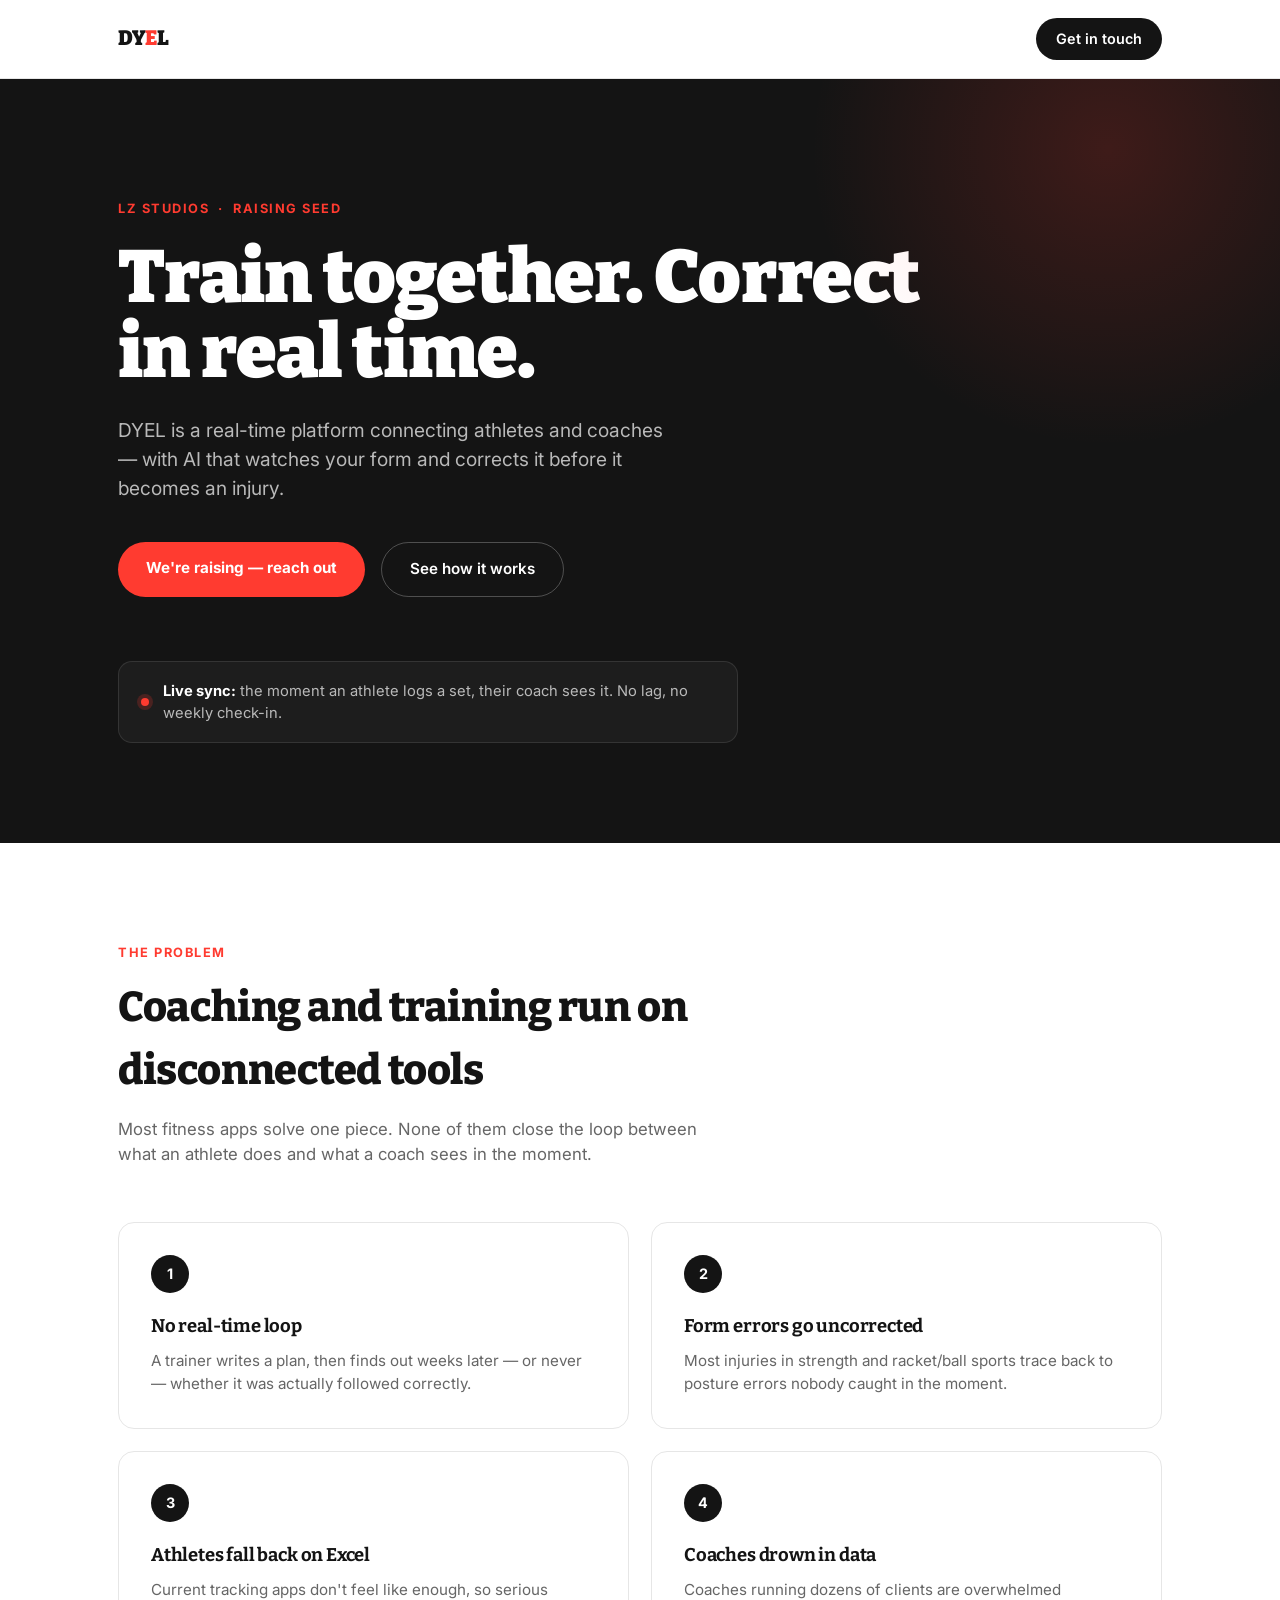
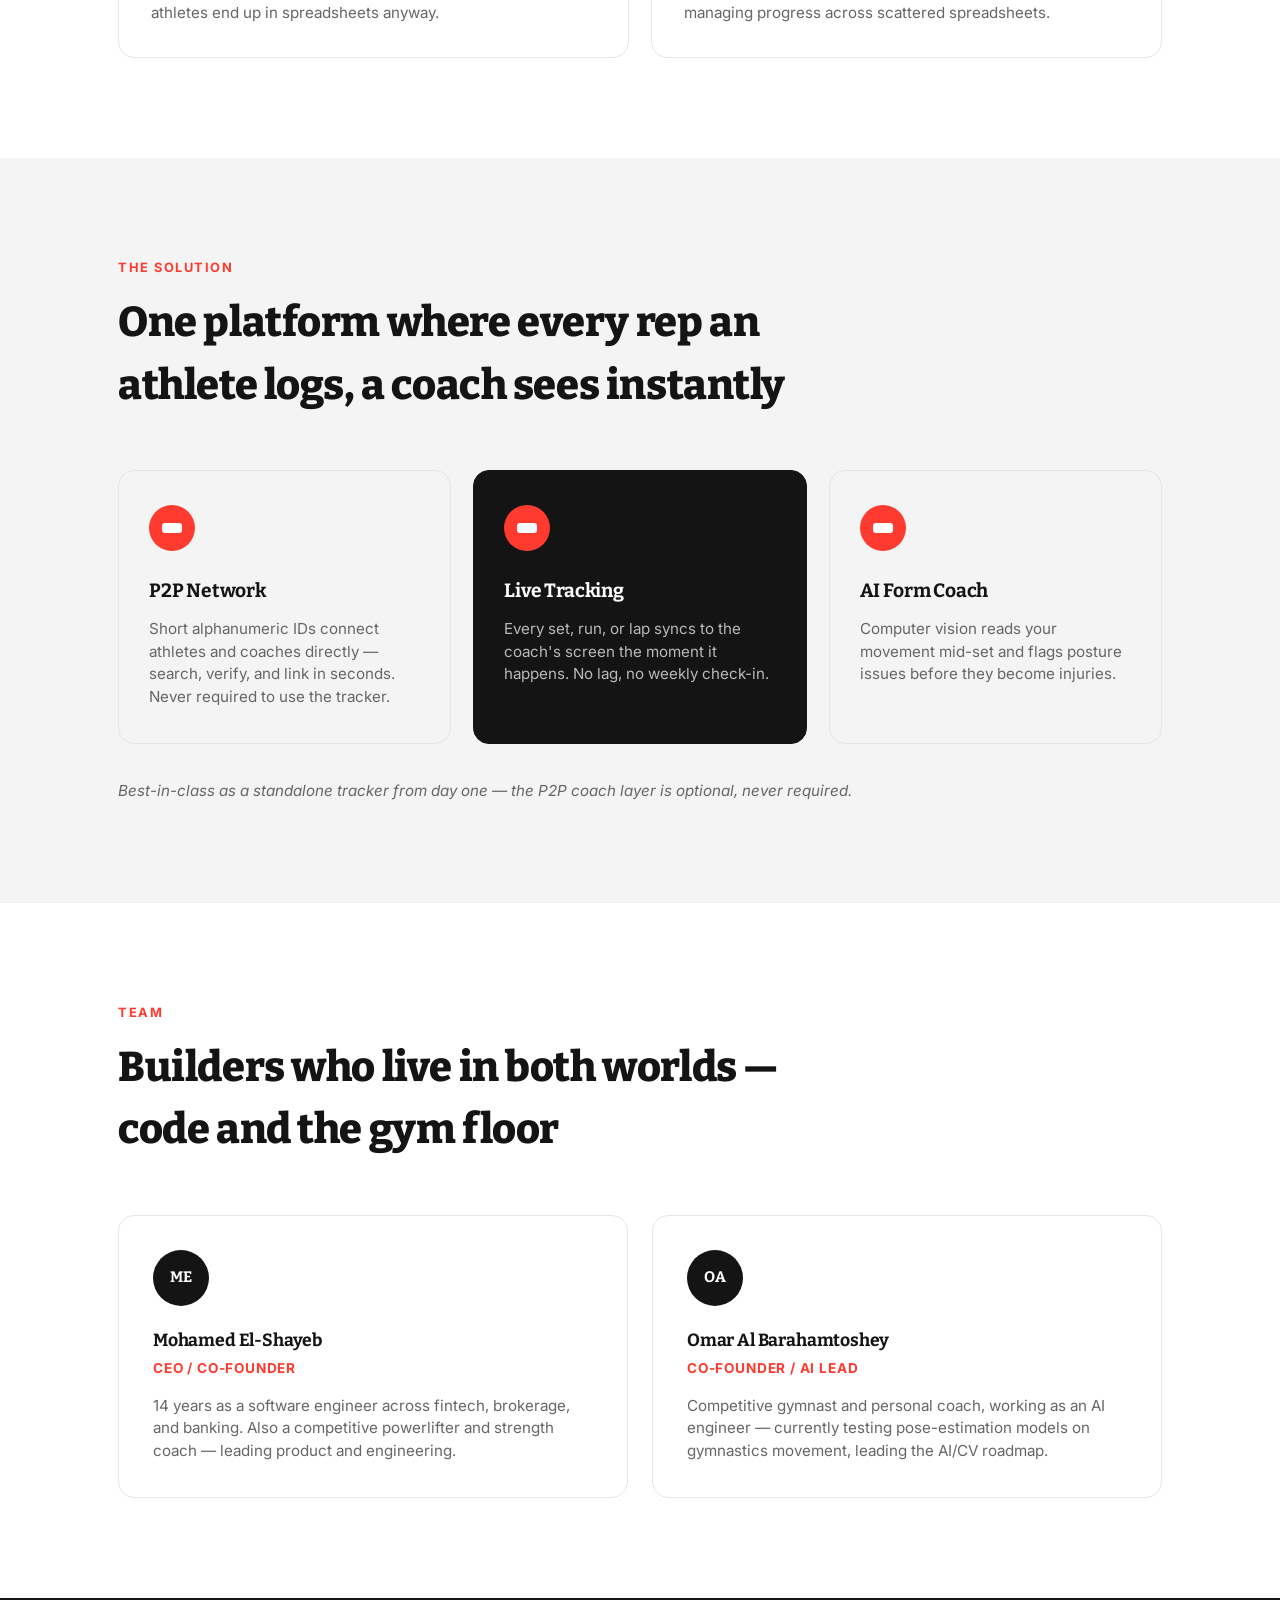
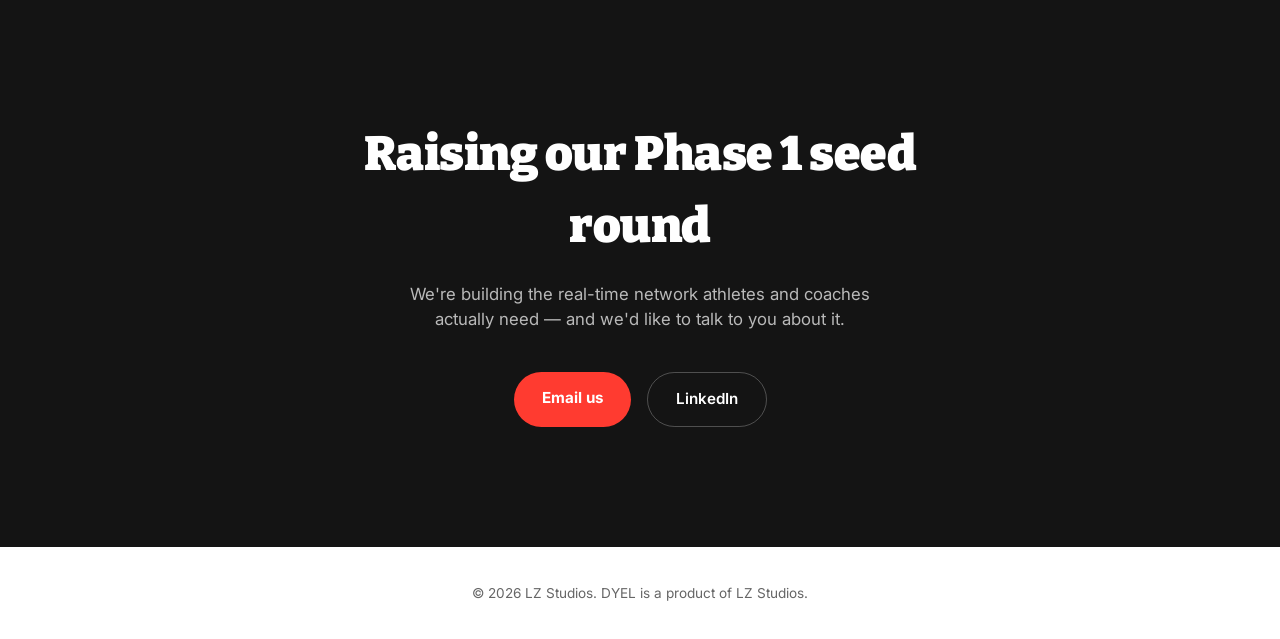
==== index.html @ 442d79a2 "Add files via upload" ====
<!DOCTYPE html>
<html lang="en">
<head>
<meta charset="UTF-8">
<meta name="viewport" content="width=device-width, initial-scale=1.0">
<title>DYEL — Real-time AI coaching for athletes and coaches</title>
<meta name="description" content="DYEL is a real-time platform connecting athletes and coaches, with AI that watches your form and corrects it before it becomes an injury.">
<link rel="preconnect" href="https://fonts.googleapis.com">
<link rel="preconnect" href="https://fonts.gstatic.com" crossorigin>
<link href="https://fonts.googleapis.com/css2?family=Bitter:wght@400;600;800;900&family=Inter:wght@400;500;600;700&display=swap" rel="stylesheet">
<style>
  :root{
    --ink:#141414;
    --paper:#FFFFFF;
    --card:#F4F4F4;
    --muted:#666666;
    --muted-l:#B9B9B9;
    --line:#E6E6E6;
    --accent:#FF3B30;
  }
  *{box-sizing:border-box; margin:0; padding:0;}
  html{scroll-behavior:smooth;}
  body{
    font-family:'Inter',sans-serif;
    color:var(--ink);
    background:var(--paper);
    line-height:1.5;
    -webkit-font-smoothing:antialiased;
  }
  h1,h2,h3{font-family:'Bitter',serif; letter-spacing:-0.01em;}
  a{color:inherit;}
  .wrap{max-width:1100px; margin:0 auto; padding:0 28px;}
  :focus-visible{outline:3px solid var(--accent); outline-offset:3px;}

  /* NAV */
  nav{
    position:sticky; top:0; z-index:50;
    background:rgba(255,255,255,0.9); backdrop-filter:blur(8px);
    border-bottom:1px solid var(--line);
  }
  nav .wrap{display:flex; align-items:center; justify-content:space-between; padding-top:18px; padding-bottom:18px;}
  .brand{font-family:'Bitter',serif; font-weight:900; font-size:1.3rem; letter-spacing:-0.02em;}
  .brand span{color:var(--accent);}
  .nav-cta{
    background:var(--ink); color:#fff; text-decoration:none;
    padding:10px 20px; border-radius:100px; font-size:0.9rem; font-weight:600;
    transition:transform .15s ease, background .15s ease;
  }
  .nav-cta:hover{background:var(--accent); transform:translateY(-1px);}

  /* HERO */
  header.hero{
    background:var(--ink); color:#fff;
    padding:120px 0 100px;
    position:relative; overflow:hidden;
  }
  header.hero::before{
    content:"";
    position:absolute; right:-10%; top:-30%;
    width:600px; height:600px; border-radius:50%;
    background:radial-gradient(circle, rgba(255,59,48,0.18), transparent 70%);
  }
  .eyebrow{
    font-size:0.8rem; font-weight:700; letter-spacing:0.12em; text-transform:uppercase;
    color:var(--accent); margin-bottom:22px; display:block;
  }
  header.hero h1{
    font-size:clamp(2.6rem, 6vw, 4.6rem); font-weight:900; line-height:1.02;
    max-width:820px; margin-bottom:26px;
  }
  header.hero .lede{
    font-size:1.2rem; color:var(--muted-l); max-width:560px; margin-bottom:40px;
    font-weight:400;
  }
  .hero-actions{display:flex; gap:16px; flex-wrap:wrap;}
  .btn-primary{
    background:var(--accent); color:#fff; text-decoration:none;
    padding:15px 28px; border-radius:100px; font-weight:700; font-size:0.95rem;
    display:inline-block; transition:transform .15s ease, box-shadow .15s ease;
  }
  .btn-primary:hover{transform:translateY(-2px); box-shadow:0 8px 24px rgba(255,59,48,0.35);}
  .btn-ghost{
    border:1px solid rgba(255,255,255,0.25); color:#fff; text-decoration:none;
    padding:15px 28px; border-radius:100px; font-weight:600; font-size:0.95rem;
    display:inline-block; transition:border-color .15s ease, background .15s ease;
  }
  .btn-ghost:hover{border-color:#fff; background:rgba(255,255,255,0.06);}

  .sync-strip{
    display:flex; align-items:center; gap:14px; margin-top:64px;
    padding:18px 22px; background:rgba(255,255,255,0.04);
    border:1px solid rgba(255,255,255,0.1); border-radius:14px; max-width:620px;
  }
  .sync-dot{width:8px; height:8px; border-radius:50%; background:var(--accent); flex-shrink:0;
    box-shadow:0 0 0 4px rgba(255,59,48,0.2);}
  .sync-strip p{font-size:0.92rem; color:var(--muted-l);}
  .sync-strip b{color:#fff;}

  /* SECTION HEADER */
  .section{padding:100px 0;}
  .section-alt{background:var(--card);}
  .sec-eyebrow{font-size:0.8rem; font-weight:700; letter-spacing:0.12em; text-transform:uppercase; color:var(--accent); display:block; margin-bottom:14px;}
  .sec-title{font-size:clamp(1.8rem, 3.4vw, 2.6rem); font-weight:800; max-width:680px; margin-bottom:16px;}
  .sec-lede{color:var(--muted); max-width:620px; font-size:1.05rem;}

  /* PROBLEM GRID */
  .grid-4{display:grid; grid-template-columns:repeat(2,1fr); gap:22px; margin-top:54px;}
  .p-card{background:#fff; border:1px solid var(--line); border-radius:16px; padding:32px;}
  .p-card .num{
    display:inline-flex; align-items:center; justify-content:center;
    width:38px; height:38px; border-radius:50%; background:var(--ink); color:#fff;
    font-weight:700; font-size:0.9rem; margin-bottom:20px;
  }
  .p-card h3{font-size:1.15rem; font-weight:700; margin-bottom:10px;}
  .p-card p{color:var(--muted); font-size:0.95rem;}

  /* PILLARS */
  .pillars{display:grid; grid-template-columns:repeat(3,1fr); gap:22px; margin-top:54px;}
  .pillar{border-radius:16px; padding:34px 30px; border:1px solid var(--line);}
  .pillar.hi{background:var(--ink); color:#fff; border-color:var(--ink);}
  .pillar-icon{width:46px; height:46px; border-radius:50%; background:var(--accent); margin-bottom:26px;
    display:flex; align-items:center; justify-content:center;}
  .pillar-icon .bar{width:20px; height:10px; background:#fff; border-radius:3px;}
  .pillar h3{font-size:1.2rem; font-weight:700; margin-bottom:12px;}
  .pillar p{font-size:0.95rem; color:var(--muted);}
  .pillar.hi p{color:var(--muted-l);}
  .foot-note{margin-top:36px; color:var(--muted); font-style:italic; font-size:0.95rem;}

  /* TEAM */
  .team-grid{display:grid; grid-template-columns:repeat(2,1fr); gap:24px; margin-top:54px;}
  .t-card{background:#fff; border:1px solid var(--line); border-radius:16px; padding:34px;}
  .t-avatar{
    width:56px; height:56px; border-radius:50%; background:var(--ink); color:#fff;
    display:flex; align-items:center; justify-content:center; font-weight:700; font-family:'Bitter',serif;
    margin-bottom:22px; font-size:0.95rem;
  }
  .t-card h3{font-size:1.1rem; font-weight:700; margin-bottom:4px;}
  .t-role{color:var(--accent); font-size:0.85rem; font-weight:700; text-transform:uppercase; letter-spacing:0.06em; margin-bottom:16px; display:block;}
  .t-card p{color:var(--muted); font-size:0.95rem;}

  /* CTA / CONTACT */
  .cta-section{background:var(--ink); color:#fff; padding:120px 0; text-align:center;}
  .cta-section h2{font-size:clamp(2rem,4.4vw,3rem); font-weight:900; max-width:700px; margin:0 auto 20px;}
  .cta-section p{color:var(--muted-l); font-size:1.05rem; max-width:520px; margin:0 auto 40px;}
  .cta-row{display:flex; gap:16px; justify-content:center; flex-wrap:wrap;}

  footer{padding:36px 0; text-align:center; color:var(--muted); font-size:0.85rem;}

  @media (max-width:760px){
    .grid-4, .pillars, .team-grid{grid-template-columns:1fr;}
    header.hero{padding:90px 0 70px;}
    .section{padding:70px 0;}
  }

  @media (prefers-reduced-motion:reduce){
    html{scroll-behavior:auto;}
    *{transition:none !important;}
  }
</style>
</head>
<body>

<nav>
  <div class="wrap">
    <div class="brand">DY<span>E</span>L</div>
    <a class="nav-cta" href="#contact">Get in touch</a>
  </div>
</nav>

<header class="hero">
  <div class="wrap">
    <span class="eyebrow">LZ Studios &nbsp;·&nbsp; Raising Seed</span>
    <h1>Train together. Correct in real time.</h1>
    <p class="lede">DYEL is a real-time platform connecting athletes and coaches — with AI that watches your form and corrects it before it becomes an injury.</p>
    <div class="hero-actions">
      <a class="btn-primary" href="#contact">We're raising — reach out</a>
      <a class="btn-ghost" href="#product">See how it works</a>
    </div>
    <div class="sync-strip">
      <span class="sync-dot"></span>
      <p><b>Live sync:</b> the moment an athlete logs a set, their coach sees it. No lag, no weekly check-in.</p>
    </div>
  </div>
</header>

<section class="section" id="problem">
  <div class="wrap">
    <span class="sec-eyebrow">The Problem</span>
    <h2 class="sec-title">Coaching and training run on disconnected tools</h2>
    <p class="sec-lede">Most fitness apps solve one piece. None of them close the loop between what an athlete does and what a coach sees in the moment.</p>
    <div class="grid-4">
      <div class="p-card">
        <span class="num">1</span>
        <h3>No real-time loop</h3>
        <p>A trainer writes a plan, then finds out weeks later — or never — whether it was actually followed correctly.</p>
      </div>
      <div class="p-card">
        <span class="num">2</span>
        <h3>Form errors go uncorrected</h3>
        <p>Most injuries in strength and racket/ball sports trace back to posture errors nobody caught in the moment.</p>
      </div>
      <div class="p-card">
        <span class="num">3</span>
        <h3>Athletes fall back on Excel</h3>
        <p>Current tracking apps don't feel like enough, so serious athletes end up in spreadsheets anyway.</p>
      </div>
      <div class="p-card">
        <span class="num">4</span>
        <h3>Coaches drown in data</h3>
        <p>Coaches running dozens of clients are overwhelmed managing progress across scattered spreadsheets.</p>
      </div>
    </div>
  </div>
</section>

<section class="section section-alt" id="product">
  <div class="wrap">
    <span class="sec-eyebrow">The Solution</span>
    <h2 class="sec-title">One platform where every rep an athlete logs, a coach sees instantly</h2>
    <div class="pillars">
      <div class="pillar">
        <div class="pillar-icon"><div class="bar"></div></div>
        <h3>P2P Network</h3>
        <p>Short alphanumeric IDs connect athletes and coaches directly — search, verify, and link in seconds. Never required to use the tracker.</p>
      </div>
      <div class="pillar hi">
        <div class="pillar-icon"><div class="bar"></div></div>
        <h3>Live Tracking</h3>
        <p>Every set, run, or lap syncs to the coach's screen the moment it happens. No lag, no weekly check-in.</p>
      </div>
      <div class="pillar">
        <div class="pillar-icon"><div class="bar"></div></div>
        <h3>AI Form Coach</h3>
        <p>Computer vision reads your movement mid-set and flags posture issues before they become injuries.</p>
      </div>
    </div>
    <p class="foot-note">Best-in-class as a standalone tracker from day one — the P2P coach layer is optional, never required.</p>
  </div>
</section>

<section class="section" id="team">
  <div class="wrap">
    <span class="sec-eyebrow">Team</span>
    <h2 class="sec-title">Builders who live in both worlds — code and the gym floor</h2>
    <div class="team-grid">
      <div class="t-card">
        <div class="t-avatar">ME</div>
        <h3>Mohamed El-Shayeb</h3>
        <span class="t-role">CEO / Co-Founder</span>
        <p>14 years as a software engineer across fintech, brokerage, and banking. Also a competitive powerlifter and strength coach — leading product and engineering.</p>
      </div>
      <div class="t-card">
        <div class="t-avatar">OA</div>
        <h3>Omar Al Barahamtoshey</h3>
        <span class="t-role">Co-Founder / AI Lead</span>
        <p>Competitive gymnast and personal coach, working as an AI engineer — currently testing pose-estimation models on gymnastics movement, leading the AI/CV roadmap.</p>
      </div>
    </div>
  </div>
</section>

<section class="cta-section" id="contact">
  <div class="wrap">
    <h2>Raising our Phase 1 seed round</h2>
    <p>We're building the real-time network athletes and coaches actually need — and we'd like to talk to you about it.</p>
    <div class="cta-row">
      <a class="btn-primary" href="mailto:hello@lzstudios.fit">Email us</a>
      <a class="btn-ghost" href="#">LinkedIn</a>
    </div>
  </div>
</section>

<footer>
  <div class="wrap">
    <p>&copy; 2026 LZ Studios. DYEL is a product of LZ Studios.</p>
  </div>
</footer>

</body>
</html>
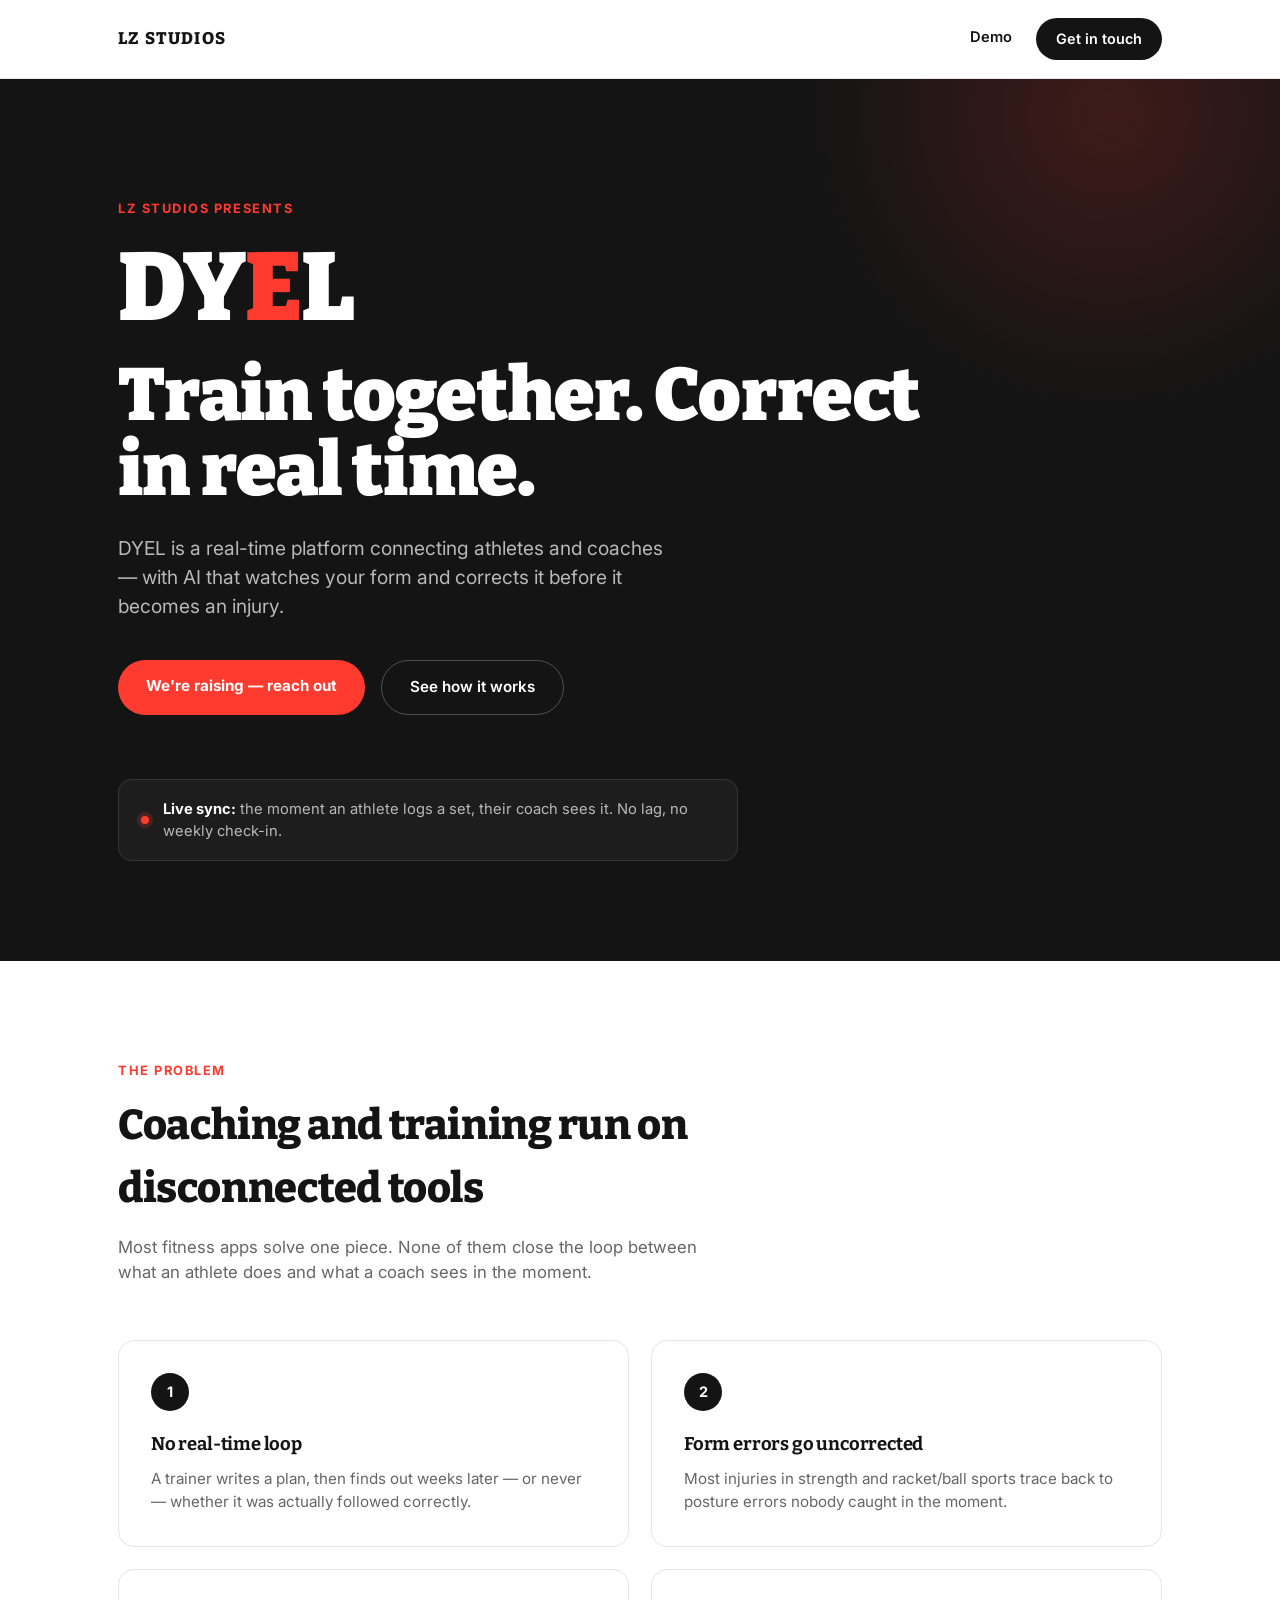
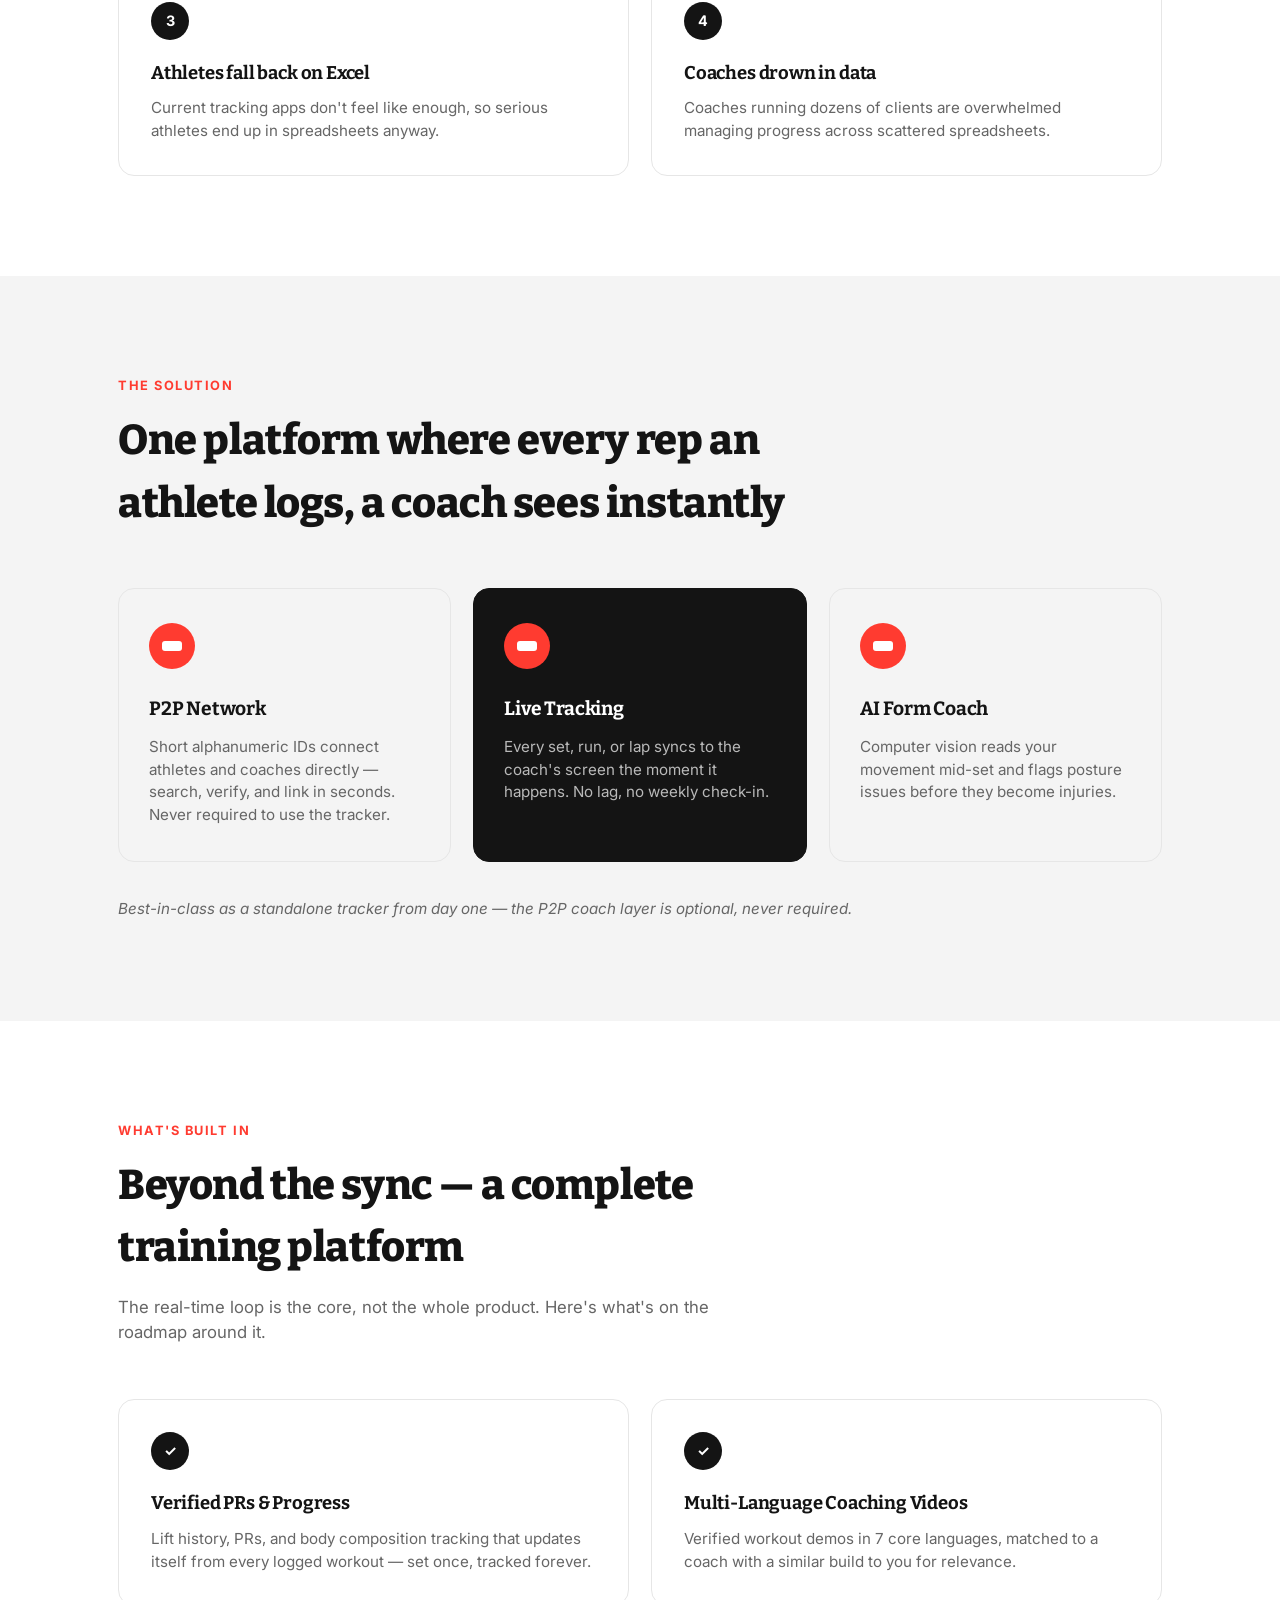
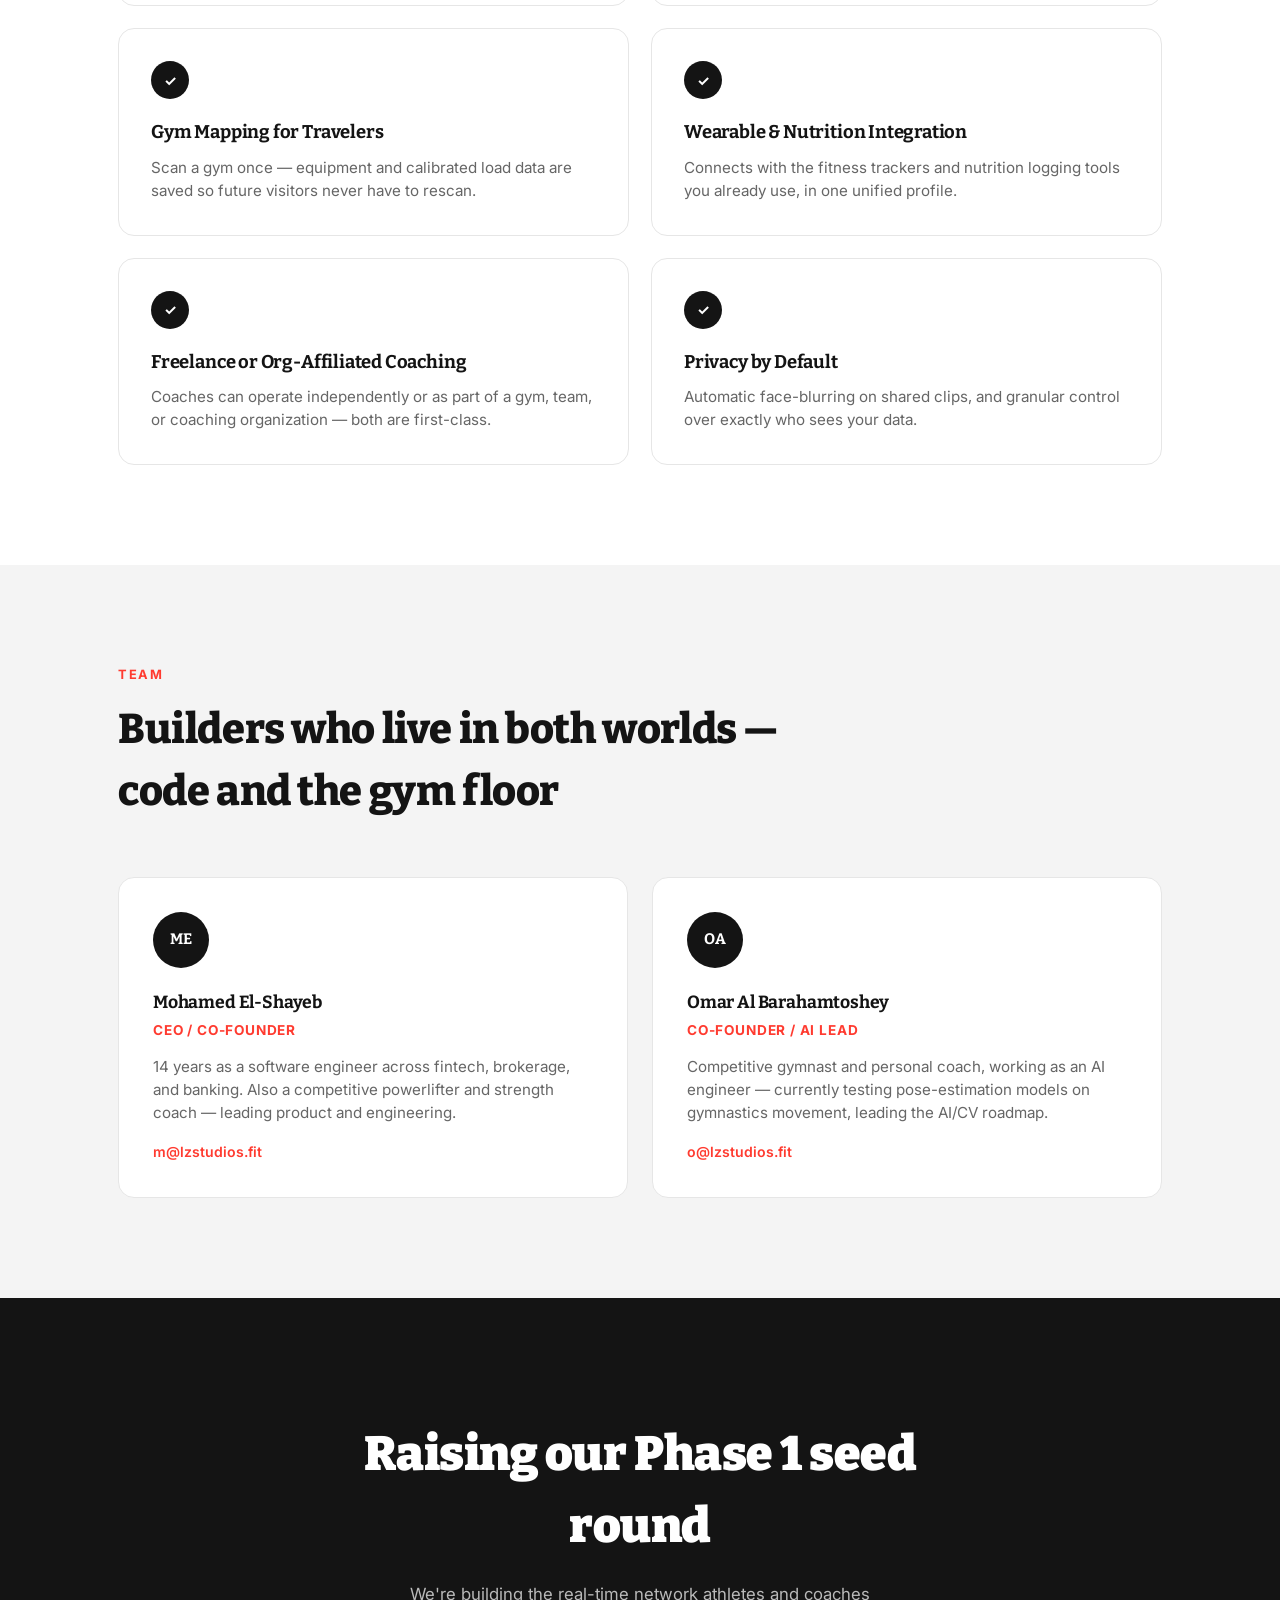
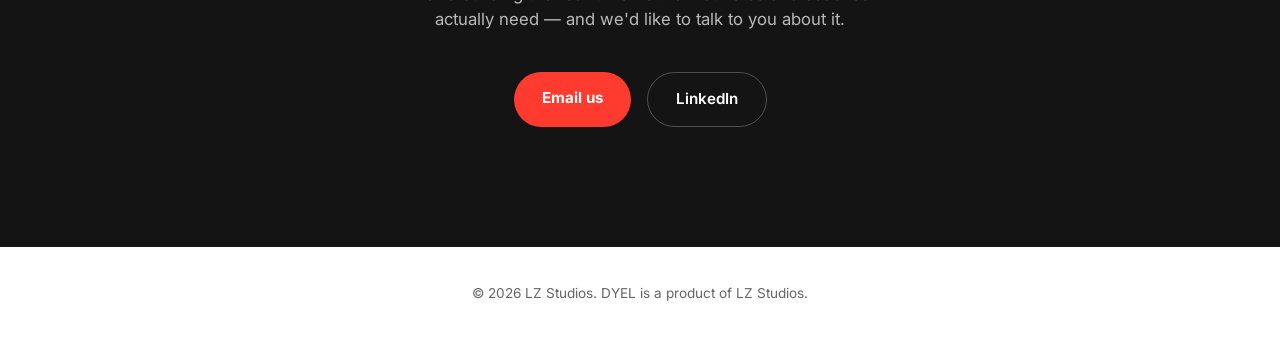
==== commit 72d44cef: "Updating the HomePage" ====
--- a/index.html
+++ b/index.html
@@ -8,173 +8,29 @@
 <link rel="preconnect" href="https://fonts.googleapis.com">
 <link rel="preconnect" href="https://fonts.gstatic.com" crossorigin>
 <link href="https://fonts.googleapis.com/css2?family=Bitter:wght@400;600;800;900&family=Inter:wght@400;500;600;700&display=swap" rel="stylesheet">
-<style>
-  :root{
-    --ink:#141414;
-    --paper:#FFFFFF;
-    --card:#F4F4F4;
-    --muted:#666666;
-    --muted-l:#B9B9B9;
-    --line:#E6E6E6;
-    --accent:#FF3B30;
-  }
-  *{box-sizing:border-box; margin:0; padding:0;}
-  html{scroll-behavior:smooth;}
-  body{
-    font-family:'Inter',sans-serif;
-    color:var(--ink);
-    background:var(--paper);
-    line-height:1.5;
-    -webkit-font-smoothing:antialiased;
-  }
-  h1,h2,h3{font-family:'Bitter',serif; letter-spacing:-0.01em;}
-  a{color:inherit;}
-  .wrap{max-width:1100px; margin:0 auto; padding:0 28px;}
-  :focus-visible{outline:3px solid var(--accent); outline-offset:3px;}
-
-  /* NAV */
-  nav{
-    position:sticky; top:0; z-index:50;
-    background:rgba(255,255,255,0.9); backdrop-filter:blur(8px);
-    border-bottom:1px solid var(--line);
-  }
-  nav .wrap{display:flex; align-items:center; justify-content:space-between; padding-top:18px; padding-bottom:18px;}
-  .brand{font-family:'Bitter',serif; font-weight:900; font-size:1.3rem; letter-spacing:-0.02em;}
-  .brand span{color:var(--accent);}
-  .nav-cta{
-    background:var(--ink); color:#fff; text-decoration:none;
-    padding:10px 20px; border-radius:100px; font-size:0.9rem; font-weight:600;
-    transition:transform .15s ease, background .15s ease;
-  }
-  .nav-cta:hover{background:var(--accent); transform:translateY(-1px);}
-
-  /* HERO */
-  header.hero{
-    background:var(--ink); color:#fff;
-    padding:120px 0 100px;
-    position:relative; overflow:hidden;
-  }
-  header.hero::before{
-    content:"";
-    position:absolute; right:-10%; top:-30%;
-    width:600px; height:600px; border-radius:50%;
-    background:radial-gradient(circle, rgba(255,59,48,0.18), transparent 70%);
-  }
-  .eyebrow{
-    font-size:0.8rem; font-weight:700; letter-spacing:0.12em; text-transform:uppercase;
-    color:var(--accent); margin-bottom:22px; display:block;
-  }
-  header.hero h1{
-    font-size:clamp(2.6rem, 6vw, 4.6rem); font-weight:900; line-height:1.02;
-    max-width:820px; margin-bottom:26px;
-  }
-  header.hero .lede{
-    font-size:1.2rem; color:var(--muted-l); max-width:560px; margin-bottom:40px;
-    font-weight:400;
-  }
-  .hero-actions{display:flex; gap:16px; flex-wrap:wrap;}
-  .btn-primary{
-    background:var(--accent); color:#fff; text-decoration:none;
-    padding:15px 28px; border-radius:100px; font-weight:700; font-size:0.95rem;
-    display:inline-block; transition:transform .15s ease, box-shadow .15s ease;
-  }
-  .btn-primary:hover{transform:translateY(-2px); box-shadow:0 8px 24px rgba(255,59,48,0.35);}
-  .btn-ghost{
-    border:1px solid rgba(255,255,255,0.25); color:#fff; text-decoration:none;
-    padding:15px 28px; border-radius:100px; font-weight:600; font-size:0.95rem;
-    display:inline-block; transition:border-color .15s ease, background .15s ease;
-  }
-  .btn-ghost:hover{border-color:#fff; background:rgba(255,255,255,0.06);}
-
-  .sync-strip{
-    display:flex; align-items:center; gap:14px; margin-top:64px;
-    padding:18px 22px; background:rgba(255,255,255,0.04);
-    border:1px solid rgba(255,255,255,0.1); border-radius:14px; max-width:620px;
-  }
-  .sync-dot{width:8px; height:8px; border-radius:50%; background:var(--accent); flex-shrink:0;
-    box-shadow:0 0 0 4px rgba(255,59,48,0.2);}
-  .sync-strip p{font-size:0.92rem; color:var(--muted-l);}
-  .sync-strip b{color:#fff;}
-
-  /* SECTION HEADER */
-  .section{padding:100px 0;}
-  .section-alt{background:var(--card);}
-  .sec-eyebrow{font-size:0.8rem; font-weight:700; letter-spacing:0.12em; text-transform:uppercase; color:var(--accent); display:block; margin-bottom:14px;}
-  .sec-title{font-size:clamp(1.8rem, 3.4vw, 2.6rem); font-weight:800; max-width:680px; margin-bottom:16px;}
-  .sec-lede{color:var(--muted); max-width:620px; font-size:1.05rem;}
-
-  /* PROBLEM GRID */
-  .grid-4{display:grid; grid-template-columns:repeat(2,1fr); gap:22px; margin-top:54px;}
-  .p-card{background:#fff; border:1px solid var(--line); border-radius:16px; padding:32px;}
-  .p-card .num{
-    display:inline-flex; align-items:center; justify-content:center;
-    width:38px; height:38px; border-radius:50%; background:var(--ink); color:#fff;
-    font-weight:700; font-size:0.9rem; margin-bottom:20px;
-  }
-  .p-card h3{font-size:1.15rem; font-weight:700; margin-bottom:10px;}
-  .p-card p{color:var(--muted); font-size:0.95rem;}
-
-  /* PILLARS */
-  .pillars{display:grid; grid-template-columns:repeat(3,1fr); gap:22px; margin-top:54px;}
-  .pillar{border-radius:16px; padding:34px 30px; border:1px solid var(--line);}
-  .pillar.hi{background:var(--ink); color:#fff; border-color:var(--ink);}
-  .pillar-icon{width:46px; height:46px; border-radius:50%; background:var(--accent); margin-bottom:26px;
-    display:flex; align-items:center; justify-content:center;}
-  .pillar-icon .bar{width:20px; height:10px; background:#fff; border-radius:3px;}
-  .pillar h3{font-size:1.2rem; font-weight:700; margin-bottom:12px;}
-  .pillar p{font-size:0.95rem; color:var(--muted);}
-  .pillar.hi p{color:var(--muted-l);}
-  .foot-note{margin-top:36px; color:var(--muted); font-style:italic; font-size:0.95rem;}
-
-  /* TEAM */
-  .team-grid{display:grid; grid-template-columns:repeat(2,1fr); gap:24px; margin-top:54px;}
-  .t-card{background:#fff; border:1px solid var(--line); border-radius:16px; padding:34px;}
-  .t-avatar{
-    width:56px; height:56px; border-radius:50%; background:var(--ink); color:#fff;
-    display:flex; align-items:center; justify-content:center; font-weight:700; font-family:'Bitter',serif;
-    margin-bottom:22px; font-size:0.95rem;
-  }
-  .t-card h3{font-size:1.1rem; font-weight:700; margin-bottom:4px;}
-  .t-role{color:var(--accent); font-size:0.85rem; font-weight:700; text-transform:uppercase; letter-spacing:0.06em; margin-bottom:16px; display:block;}
-  .t-card p{color:var(--muted); font-size:0.95rem;}
-
-  /* CTA / CONTACT */
-  .cta-section{background:var(--ink); color:#fff; padding:120px 0; text-align:center;}
-  .cta-section h2{font-size:clamp(2rem,4.4vw,3rem); font-weight:900; max-width:700px; margin:0 auto 20px;}
-  .cta-section p{color:var(--muted-l); font-size:1.05rem; max-width:520px; margin:0 auto 40px;}
-  .cta-row{display:flex; gap:16px; justify-content:center; flex-wrap:wrap;}
-
-  footer{padding:36px 0; text-align:center; color:var(--muted); font-size:0.85rem;}
-
-  @media (max-width:760px){
-    .grid-4, .pillars, .team-grid{grid-template-columns:1fr;}
-    header.hero{padding:90px 0 70px;}
-    .section{padding:70px 0;}
-  }
-
-  @media (prefers-reduced-motion:reduce){
-    html{scroll-behavior:auto;}
-    *{transition:none !important;}
-  }
-</style>
+<link rel="stylesheet" href="styles.css">
 </head>
 <body>
 
 <nav>
   <div class="wrap">
-    <div class="brand">DY<span>E</span>L</div>
-    <a class="nav-cta" href="#contact">Get in touch</a>
+    <div class="brand">LZ STUDIOS</div>
+    <div class="nav-links">
+      <a class="nav-link" href="demo.html">Demo</a>
+      <a class="nav-cta" href="#contact">Get in touch</a>
+    </div>
   </div>
 </nav>
 
 <header class="hero">
   <div class="wrap">
-    <span class="eyebrow">LZ Studios &nbsp;·&nbsp; Raising Seed</span>
+    <span class="eyebrow">LZ Studios presents</span>
+    <div class="product-mark">DY<span>E</span>L</div>
     <h1>Train together. Correct in real time.</h1>
     <p class="lede">DYEL is a real-time platform connecting athletes and coaches — with AI that watches your form and corrects it before it becomes an injury.</p>
     <div class="hero-actions">
       <a class="btn-primary" href="#contact">We're raising — reach out</a>
-      <a class="btn-ghost" href="#product">See how it works</a>
+      <a class="btn-ghost" href="demo.html">See how it works</a>
     </div>
     <div class="sync-strip">
       <span class="sync-dot"></span>
@@ -238,7 +94,47 @@
   </div>
 </section>
 
-<section class="section" id="team">
+<section class="section" id="features">
+  <div class="wrap">
+    <span class="sec-eyebrow">What's Built In</span>
+    <h2 class="sec-title">Beyond the sync — a complete training platform</h2>
+    <p class="sec-lede">The real-time loop is the core, not the whole product. Here's what's on the roadmap around it.</p>
+    <div class="grid-4 features-grid">
+      <div class="p-card">
+        <span class="num">✓</span>
+        <h3>Verified PRs & Progress</h3>
+        <p>Lift history, PRs, and body composition tracking that updates itself from every logged workout — set once, tracked forever.</p>
+      </div>
+      <div class="p-card">
+        <span class="num">✓</span>
+        <h3>Multi-Language Coaching Videos</h3>
+        <p>Verified workout demos in 7 core languages, matched to a coach with a similar build to you for relevance.</p>
+      </div>
+      <div class="p-card">
+        <span class="num">✓</span>
+        <h3>Gym Mapping for Travelers</h3>
+        <p>Scan a gym once — equipment and calibrated load data are saved so future visitors never have to rescan.</p>
+      </div>
+      <div class="p-card">
+        <span class="num">✓</span>
+        <h3>Wearable & Nutrition Integration</h3>
+        <p>Connects with the fitness trackers and nutrition logging tools you already use, in one unified profile.</p>
+      </div>
+      <div class="p-card">
+        <span class="num">✓</span>
+        <h3>Freelance or Org-Affiliated Coaching</h3>
+        <p>Coaches can operate independently or as part of a gym, team, or coaching organization — both are first-class.</p>
+      </div>
+      <div class="p-card">
+        <span class="num">✓</span>
+        <h3>Privacy by Default</h3>
+        <p>Automatic face-blurring on shared clips, and granular control over exactly who sees your data.</p>
+      </div>
+    </div>
+  </div>
+</section>
+
+<section class="section section-alt" id="team">
   <div class="wrap">
     <span class="sec-eyebrow">Team</span>
     <h2 class="sec-title">Builders who live in both worlds — code and the gym floor</h2>
@@ -248,12 +144,14 @@
         <h3>Mohamed El-Shayeb</h3>
         <span class="t-role">CEO / Co-Founder</span>
         <p>14 years as a software engineer across fintech, brokerage, and banking. Also a competitive powerlifter and strength coach — leading product and engineering.</p>
+        <a class="t-email" href="mailto:m@lzstudios.fit">m@lzstudios.fit</a>
       </div>
       <div class="t-card">
         <div class="t-avatar">OA</div>
         <h3>Omar Al Barahamtoshey</h3>
         <span class="t-role">Co-Founder / AI Lead</span>
         <p>Competitive gymnast and personal coach, working as an AI engineer — currently testing pose-estimation models on gymnastics movement, leading the AI/CV roadmap.</p>
+        <a class="t-email" href="mailto:o@lzstudios.fit">o@lzstudios.fit</a>
       </div>
     </div>
   </div>
@@ -264,7 +162,7 @@
     <h2>Raising our Phase 1 seed round</h2>
     <p>We're building the real-time network athletes and coaches actually need — and we'd like to talk to you about it.</p>
     <div class="cta-row">
-      <a class="btn-primary" href="mailto:hello@lzstudios.fit">Email us</a>
+      <a class="btn-primary" href="mailto:info@lzstudios.fit">Email us</a>
       <a class="btn-ghost" href="#">LinkedIn</a>
     </div>
   </div>
--- a/styles.css
+++ b/styles.css
@@ -0,0 +1,263 @@
+  :root{
+    --ink:#141414;
+    --paper:#FFFFFF;
+    --card:#F4F4F4;
+    --muted:#666666;
+    --muted-l:#B9B9B9;
+    --line:#E6E6E6;
+    --accent:#FF3B30;
+  }
+  *{box-sizing:border-box; margin:0; padding:0;}
+  html{scroll-behavior:smooth;}
+  body{
+    font-family:'Inter',sans-serif;
+    color:var(--ink);
+    background:var(--paper);
+    line-height:1.5;
+    -webkit-font-smoothing:antialiased;
+  }
+  h1,h2,h3{font-family:'Bitter',serif; letter-spacing:-0.01em;}
+  a{color:inherit;}
+  .wrap{max-width:1100px; margin:0 auto; padding:0 28px;}
+  :focus-visible{outline:3px solid var(--accent); outline-offset:3px;}
+
+  /* NAV */
+  nav{
+    position:sticky; top:0; z-index:50;
+    background:rgba(255,255,255,0.9); backdrop-filter:blur(8px);
+    border-bottom:1px solid var(--line);
+  }
+  nav .wrap{display:flex; align-items:center; justify-content:space-between; padding-top:18px; padding-bottom:18px;}
+  .nav-links{display:flex; align-items:center; gap:24px;}
+  .nav-link{
+    text-decoration:none; color:var(--ink); font-weight:600; font-size:0.92rem;
+    border-bottom:2px solid transparent; padding-bottom:2px; transition:border-color .15s ease;
+  }
+  .nav-link:hover{border-color:var(--accent);}
+  .brand{font-family:'Bitter',serif; font-weight:800; font-size:1.05rem; letter-spacing:0.08em;}
+  .product-mark{
+    font-family:'Bitter',serif; font-weight:900; letter-spacing:-0.01em;
+    font-size:clamp(3.2rem, 9vw, 6rem); line-height:1; color:#fff;
+    margin-bottom:22px;
+  }
+  .product-mark span{color:var(--accent);}
+  .nav-cta{
+    background:var(--ink); color:#fff; text-decoration:none;
+    padding:10px 20px; border-radius:100px; font-size:0.9rem; font-weight:600;
+    transition:transform .15s ease, background .15s ease;
+  }
+  .nav-cta:hover{background:var(--accent); transform:translateY(-1px);}
+
+  /* HERO */
+  header.hero{
+    background:var(--ink); color:#fff;
+    padding:120px 0 100px;
+    position:relative; overflow:hidden;
+  }
+  header.hero::before{
+    content:"";
+    position:absolute; right:-10%; top:-30%;
+    width:600px; height:600px; border-radius:50%;
+    background:radial-gradient(circle, rgba(255,59,48,0.18), transparent 70%);
+  }
+  .eyebrow{
+    font-size:0.8rem; font-weight:700; letter-spacing:0.12em; text-transform:uppercase;
+    color:var(--accent); margin-bottom:22px; display:block;
+  }
+  header.hero h1{
+    font-size:clamp(2.6rem, 6vw, 4.6rem); font-weight:900; line-height:1.02;
+    max-width:820px; margin-bottom:26px;
+  }
+  header.hero .lede{
+    font-size:1.2rem; color:var(--muted-l); max-width:560px; margin-bottom:40px;
+    font-weight:400;
+  }
+  .hero-actions{display:flex; gap:16px; flex-wrap:wrap;}
+  .btn-primary{
+    background:var(--accent); color:#fff; text-decoration:none;
+    padding:15px 28px; border-radius:100px; font-weight:700; font-size:0.95rem;
+    display:inline-block; transition:transform .15s ease, box-shadow .15s ease;
+  }
+  .btn-primary:hover{transform:translateY(-2px); box-shadow:0 8px 24px rgba(255,59,48,0.35);}
+  .btn-ghost{
+    border:1px solid rgba(255,255,255,0.25); color:#fff; text-decoration:none;
+    padding:15px 28px; border-radius:100px; font-weight:600; font-size:0.95rem;
+    display:inline-block; transition:border-color .15s ease, background .15s ease;
+  }
+  .btn-ghost:hover{border-color:#fff; background:rgba(255,255,255,0.06);}
+
+  .sync-strip{
+    display:flex; align-items:center; gap:14px; margin-top:64px;
+    padding:18px 22px; background:rgba(255,255,255,0.04);
+    border:1px solid rgba(255,255,255,0.1); border-radius:14px; max-width:620px;
+  }
+  .sync-dot{width:8px; height:8px; border-radius:50%; background:var(--accent); flex-shrink:0;
+    box-shadow:0 0 0 4px rgba(255,59,48,0.2);}
+  .sync-strip p{font-size:0.92rem; color:var(--muted-l);}
+  .sync-strip b{color:#fff;}
+
+  /* SECTION HEADER */
+  .section{padding:100px 0;}
+  .section-alt{background:var(--card);}
+  .sec-eyebrow{font-size:0.8rem; font-weight:700; letter-spacing:0.12em; text-transform:uppercase; color:var(--accent); display:block; margin-bottom:14px;}
+  .sec-title{font-size:clamp(1.8rem, 3.4vw, 2.6rem); font-weight:800; max-width:680px; margin-bottom:16px;}
+  .sec-lede{color:var(--muted); max-width:620px; font-size:1.05rem;}
+
+  /* PROBLEM GRID */
+  .grid-4{display:grid; grid-template-columns:repeat(2,1fr); gap:22px; margin-top:54px;}
+  .p-card{background:#fff; border:1px solid var(--line); border-radius:16px; padding:32px;}
+  .p-card .num{
+    display:inline-flex; align-items:center; justify-content:center;
+    width:38px; height:38px; border-radius:50%; background:var(--ink); color:#fff;
+    font-weight:700; font-size:0.9rem; margin-bottom:20px;
+  }
+  .p-card h3{font-size:1.15rem; font-weight:700; margin-bottom:10px;}
+  .p-card p{color:var(--muted); font-size:0.95rem;}
+
+  /* PILLARS */
+  .pillars{display:grid; grid-template-columns:repeat(3,1fr); gap:22px; margin-top:54px;}
+  .pillar{border-radius:16px; padding:34px 30px; border:1px solid var(--line);}
+  .pillar.hi{background:var(--ink); color:#fff; border-color:var(--ink);}
+  .pillar-icon{width:46px; height:46px; border-radius:50%; background:var(--accent); margin-bottom:26px;
+    display:flex; align-items:center; justify-content:center;}
+  .pillar-icon .bar{width:20px; height:10px; background:#fff; border-radius:3px;}
+  .pillar h3{font-size:1.2rem; font-weight:700; margin-bottom:12px;}
+  .pillar p{font-size:0.95rem; color:var(--muted);}
+  .pillar.hi p{color:var(--muted-l);}
+  .foot-note{margin-top:36px; color:var(--muted); font-style:italic; font-size:0.95rem;}
+
+  /* TEAM */
+  .team-grid{display:grid; grid-template-columns:repeat(2,1fr); gap:24px; margin-top:54px;}
+  .t-card{background:#fff; border:1px solid var(--line); border-radius:16px; padding:34px;}
+  .t-avatar{
+    width:56px; height:56px; border-radius:50%; background:var(--ink); color:#fff;
+    display:flex; align-items:center; justify-content:center; font-weight:700; font-family:'Bitter',serif;
+    margin-bottom:22px; font-size:0.95rem;
+  }
+  .t-card h3{font-size:1.1rem; font-weight:700; margin-bottom:4px;}
+  .t-role{color:var(--accent); font-size:0.85rem; font-weight:700; text-transform:uppercase; letter-spacing:0.06em; margin-bottom:16px; display:block;}
+  .t-card p{color:var(--muted); font-size:0.95rem;}
+  .t-email{
+    display:inline-block; margin-top:16px; font-size:0.88rem; font-weight:600;
+    color:var(--accent); text-decoration:none; border-bottom:1px solid transparent;
+    transition:border-color .15s ease;
+  }
+  .t-email:hover{border-color:var(--accent);}
+
+  /* CTA / CONTACT */
+  .cta-section{background:var(--ink); color:#fff; padding:120px 0; text-align:center;}
+  .cta-section h2{font-size:clamp(2rem,4.4vw,3rem); font-weight:900; max-width:700px; margin:0 auto 20px;}
+  .cta-section p{color:var(--muted-l); font-size:1.05rem; max-width:520px; margin:0 auto 40px;}
+  .cta-row{display:flex; gap:16px; justify-content:center; flex-wrap:wrap;}
+
+  footer{padding:36px 0; text-align:center; color:var(--muted); font-size:0.85rem;}
+
+  /* DEMO PAGE — PHONE MOCKUPS */
+  .demo-hero{background:var(--ink); color:#fff; padding:90px 0 70px; text-align:center;}
+  .demo-hero h1{font-size:clamp(2.2rem,5vw,3.4rem); font-weight:900; max-width:700px; margin:0 auto 18px;}
+  .demo-hero p{color:var(--muted-l); max-width:560px; margin:0 auto; font-size:1.05rem;}
+
+  .demo-stage{
+    display:flex; align-items:center; justify-content:center; gap:0;
+    flex-wrap:wrap; padding:90px 0; max-width:1000px; margin:0 auto;
+  }
+  .phone{
+    width:270px; height:560px; border-radius:34px; background:var(--ink);
+    padding:9px; box-shadow:0 20px 50px rgba(0,0,0,0.18); flex-shrink:0;
+  }
+  .phone .screen{
+    width:100%; height:100%; border-radius:26px; background:#fff; overflow:hidden;
+    display:flex; flex-direction:column; position:relative;
+  }
+  .screen-bar{background:var(--ink); color:#fff; padding:16px 16px 12px; font-size:0.8rem; font-weight:700;}
+  .screen-body{padding:16px; flex:1; display:flex; flex-direction:column;}
+  .screen-foot{
+    text-align:center; padding:10px; font-size:0.7rem; font-weight:700; letter-spacing:0.1em;
+    color:var(--muted); border-top:1px solid var(--line); margin-top:auto;
+  }
+  .big-stat{font-family:'Bitter',serif; font-size:1.8rem; font-weight:800; margin:14px 0 4px;}
+  .small-meta{font-size:0.78rem; color:var(--muted); margin-bottom:14px;}
+  .pose-card{background:var(--card); border-radius:10px; padding:14px; margin-bottom:14px;}
+  .pose-card .tag{font-size:0.68rem; font-weight:700; letter-spacing:0.08em; color:var(--accent); display:block; margin-bottom:6px;}
+  .pose-card p{font-size:0.85rem; line-height:1.35;}
+  .flag-card{background:#FFF1F0; border-radius:10px; padding:14px; margin-bottom:14px;}
+  .flag-card .tag{font-size:0.68rem; font-weight:700; letter-spacing:0.08em; color:var(--accent); display:block; margin-bottom:6px;}
+  .flag-card p{font-size:0.85rem; line-height:1.35;}
+  .demo-btn{
+    background:var(--accent); color:#fff; text-align:center; border-radius:22px;
+    padding:12px; font-size:0.82rem; font-weight:700; margin-top:auto;
+  }
+  .demo-btn.dark{background:var(--ink);}
+  .athlete-row{display:flex; align-items:center; gap:10px; background:var(--card); border-radius:10px; padding:10px; margin-bottom:14px;}
+  .athlete-avatar{
+    width:34px; height:34px; border-radius:50%; background:var(--accent); color:#fff;
+    display:flex; align-items:center; justify-content:center; font-size:0.75rem; font-weight:700; flex-shrink:0;
+  }
+  .athlete-row .name{font-size:0.82rem; font-weight:700;}
+  .athlete-row .sub{font-size:0.72rem; color:var(--muted);}
+
+  .sync-link{
+    width:80px; height:70px; display:flex; align-items:center; justify-content:center;
+    flex-direction:column; flex-shrink:0; margin:0 -6px; z-index:2;
+  }
+  .sync-link .circle{
+    width:52px; height:52px; border-radius:50%; background:var(--ink); color:var(--accent);
+    display:flex; align-items:center; justify-content:center; font-size:1.3rem; font-weight:900;
+  }
+  .sync-link .label{font-size:0.65rem; font-weight:700; letter-spacing:0.08em; color:var(--muted); margin-top:8px; text-align:center;}
+
+  .demo-caption{text-align:center; max-width:600px; margin:0 auto 60px; color:var(--muted); font-size:0.95rem;}
+
+  .coach-waiting{
+    display:flex; flex-direction:column; align-items:center; justify-content:center;
+    text-align:center; color:var(--muted); font-size:0.85rem; flex:1; gap:14px; padding:40px 10px;
+  }
+  .waiting-dot{
+    width:10px; height:10px; border-radius:50%; background:var(--muted-l);
+    animation:pulse-dot 1.4s ease-in-out infinite;
+  }
+  @keyframes pulse-dot{
+    0%,100%{opacity:0.3; transform:scale(0.9);}
+    50%{opacity:1; transform:scale(1.15);}
+  }
+  .coach-content{
+    display:none; flex-direction:column; flex:1;
+    opacity:0; transform:translateY(8px);
+    transition:opacity .4s ease, transform .4s ease;
+  }
+  .coach-content.is-visible{opacity:1; transform:translateY(0);}
+
+  #logSetBtn{cursor:pointer; user-select:none;}
+  #logSetBtn.is-done{background:var(--ink); cursor:default;}
+
+  #syncCircle{transition:transform .3s ease, background .3s ease;}
+  #syncCircle.is-pulsing{
+    animation:sync-pulse 0.6s ease;
+    background:var(--accent); color:#fff;
+  }
+  @keyframes sync-pulse{
+    0%{transform:scale(1);}
+    40%{transform:scale(1.25);}
+    100%{transform:scale(1);}
+  }
+
+  @media (prefers-reduced-motion:reduce){
+    .waiting-dot{animation:none;}
+    #syncCircle.is-pulsing{animation:none;}
+  }
+
+  @media (max-width:900px){
+    .demo-stage{flex-direction:column; gap:36px; padding:60px 0;}
+    .sync-link{transform:rotate(90deg); margin:0;}
+  }
+
+  @media (max-width:760px){
+    .grid-4, .pillars, .team-grid{grid-template-columns:1fr;}
+    header.hero{padding:90px 0 70px;}
+    .section{padding:70px 0;}
+  }
+
+  @media (prefers-reduced-motion:reduce){
+    html{scroll-behavior:auto;}
+    *{transition:none !important;}
+  }
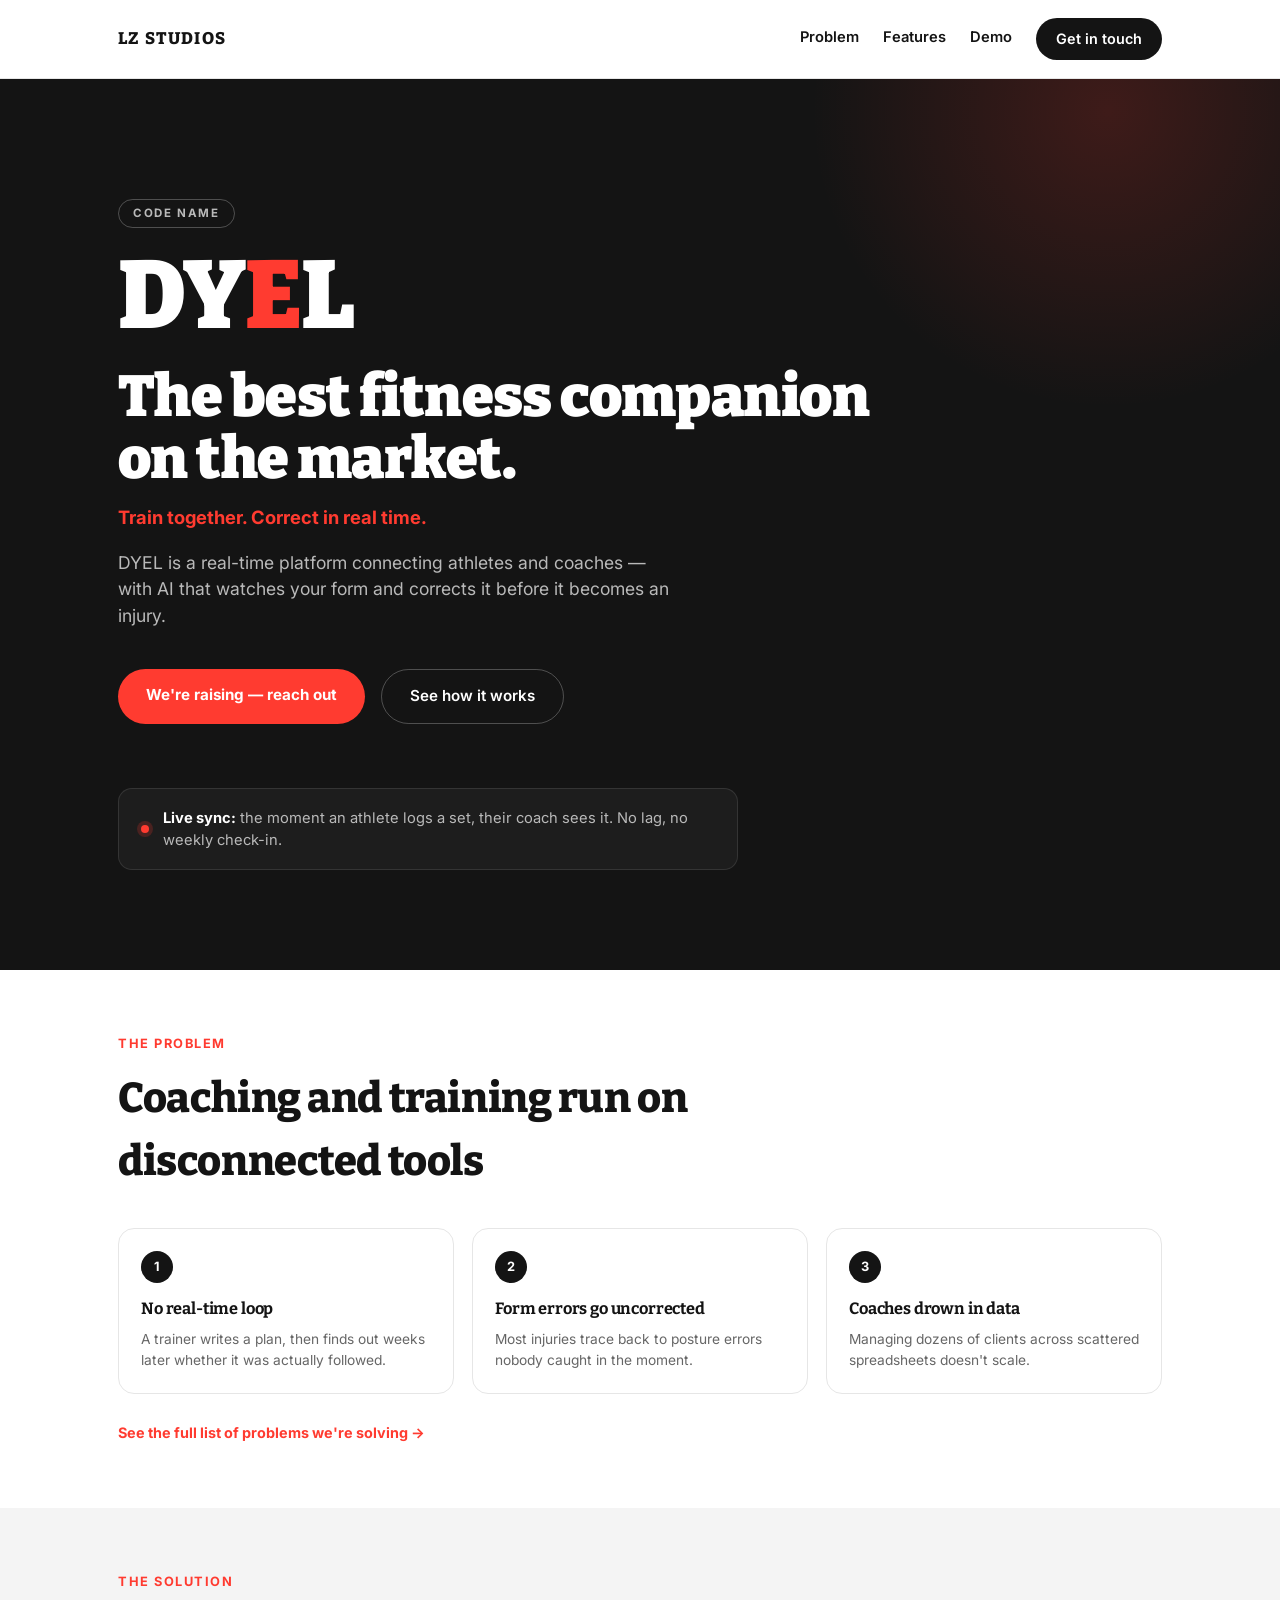
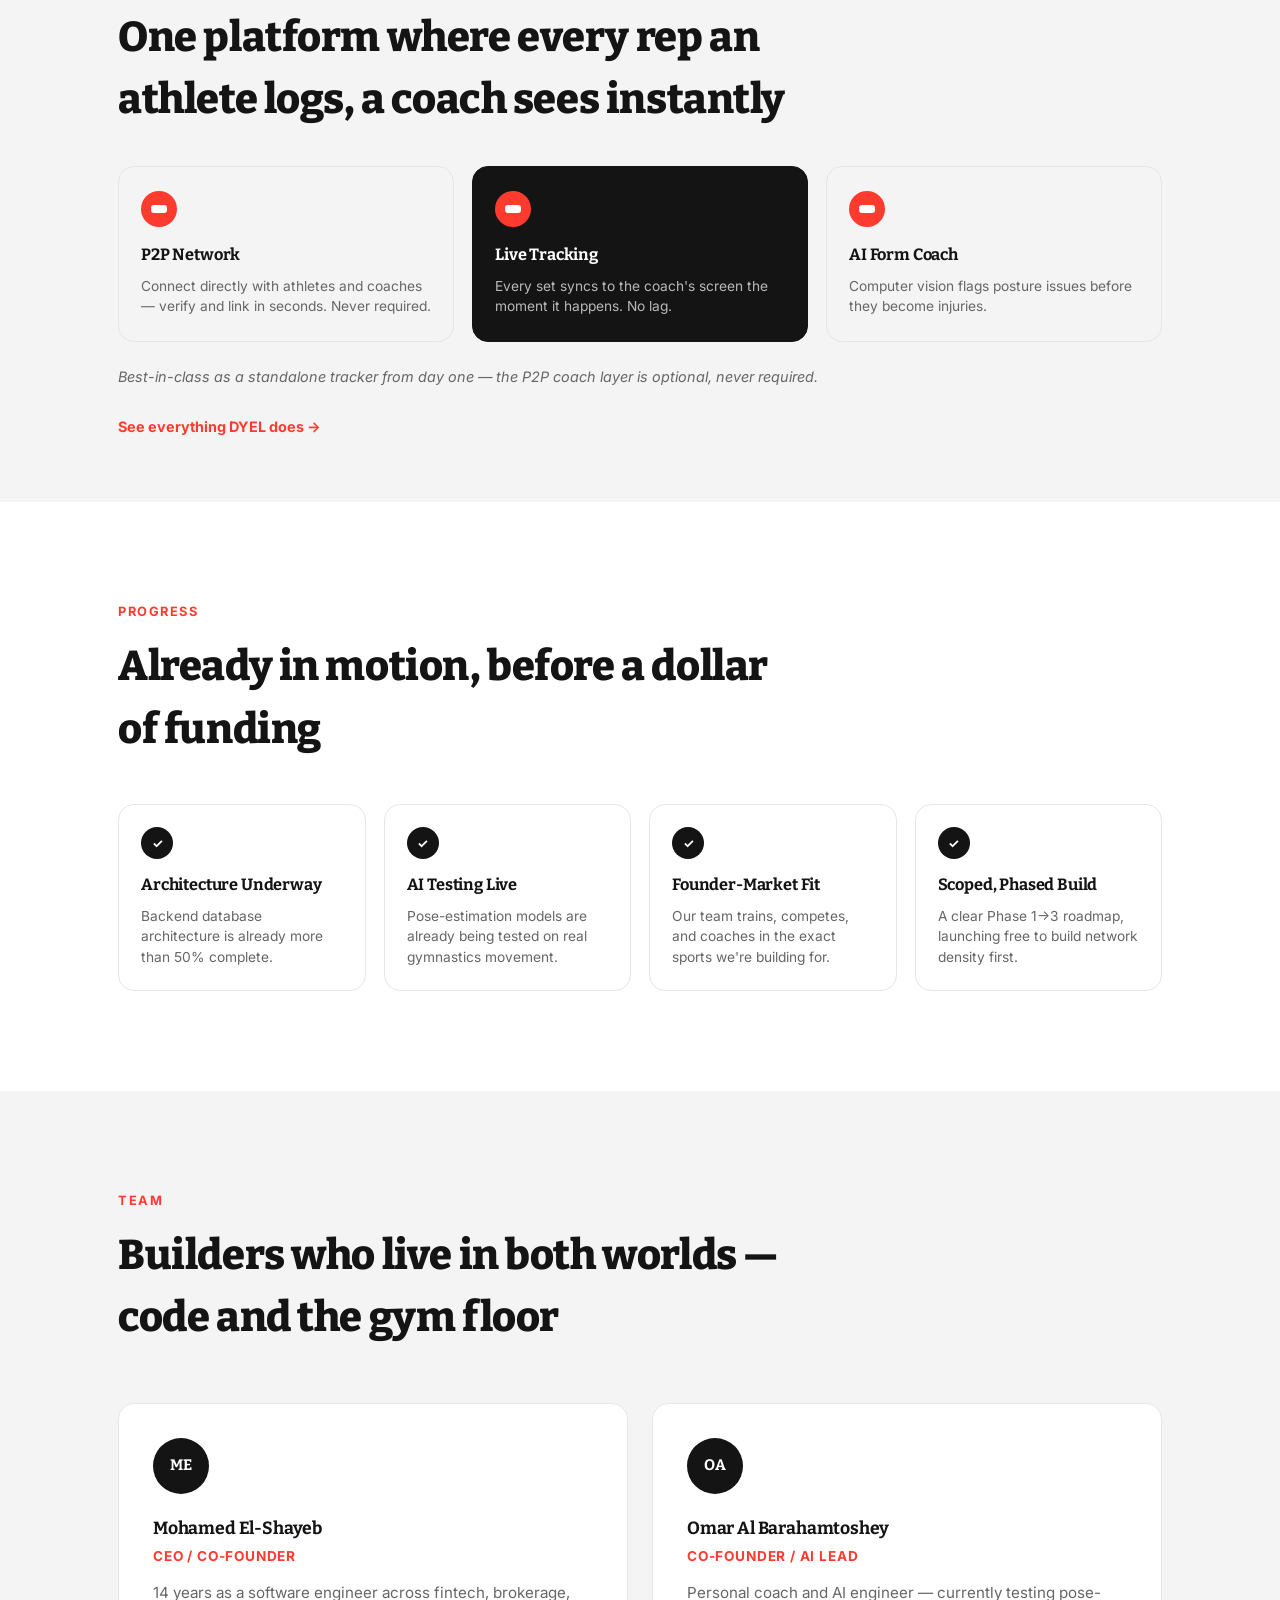
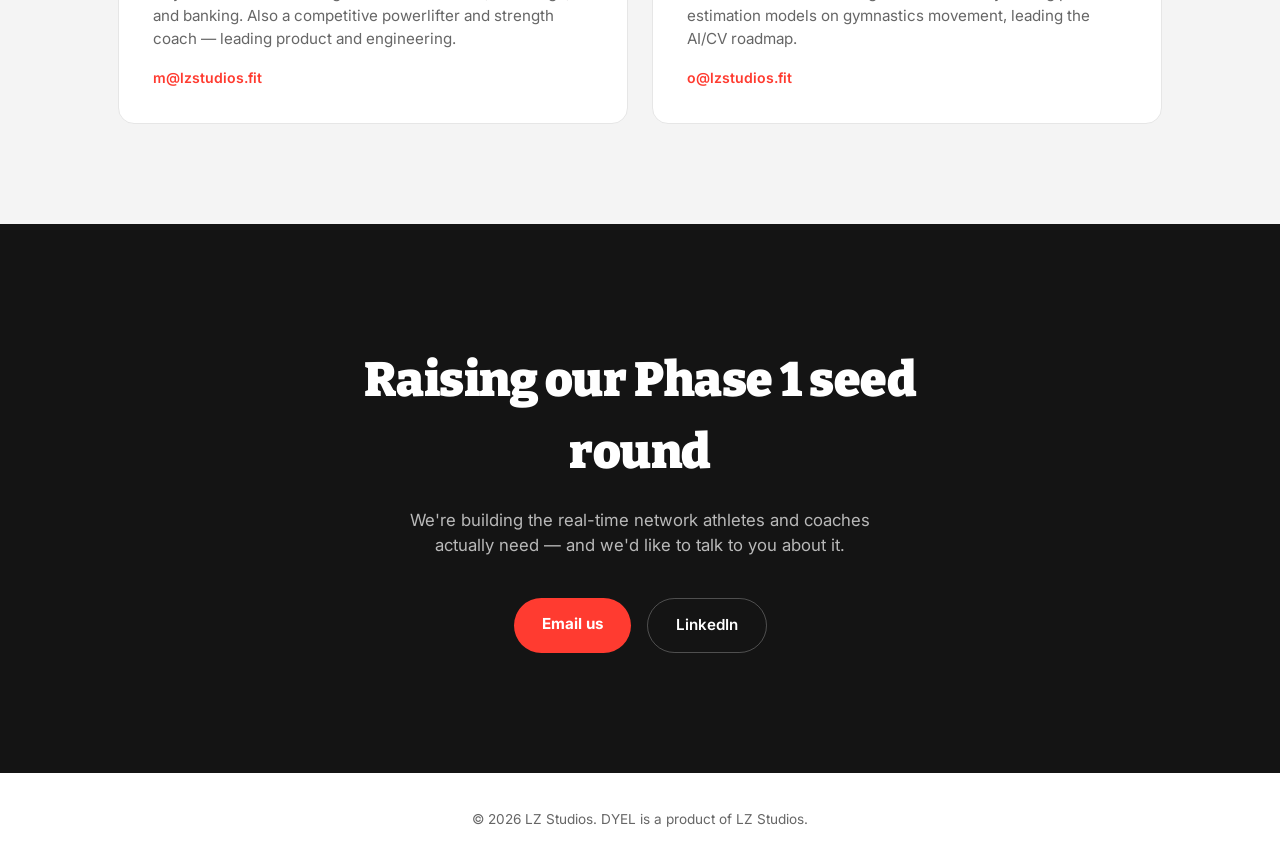
==== commit c3686612: "Website Update 2" ====
--- a/index.html
+++ b/index.html
@@ -14,8 +14,10 @@
 
 <nav>
   <div class="wrap">
-    <div class="brand">LZ STUDIOS</div>
+    <a class="brand" href="#">LZ STUDIOS</a>
     <div class="nav-links">
+      <a class="nav-link" href="problem.html">Problem</a>
+      <a class="nav-link" href="features.html">Features</a>
       <a class="nav-link" href="demo.html">Demo</a>
       <a class="nav-cta" href="#contact">Get in touch</a>
     </div>
@@ -24,9 +26,10 @@
 
 <header class="hero">
   <div class="wrap">
-    <span class="eyebrow">LZ Studios presents</span>
+    <span class="codename-tag">Code Name</span>
     <div class="product-mark">DY<span>E</span>L</div>
-    <h1>Train together. Correct in real time.</h1>
+    <h1>The best fitness companion on the market.</h1>
+    <p class="lede-sub">Train together. Correct in real time.</p>
     <p class="lede">DYEL is a real-time platform connecting athletes and coaches — with AI that watches your form and corrects it before it becomes an injury.</p>
     <div class="hero-actions">
       <a class="btn-primary" href="#contact">We're raising — reach out</a>
@@ -39,96 +42,81 @@
   </div>
 </header>
 
-<section class="section" id="problem">
+<section class="section section-compact" id="problem">
   <div class="wrap">
     <span class="sec-eyebrow">The Problem</span>
     <h2 class="sec-title">Coaching and training run on disconnected tools</h2>
-    <p class="sec-lede">Most fitness apps solve one piece. None of them close the loop between what an athlete does and what a coach sees in the moment.</p>
-    <div class="grid-4">
-      <div class="p-card">
+    <div class="grid-3">
+      <div class="p-card compact">
         <span class="num">1</span>
         <h3>No real-time loop</h3>
-        <p>A trainer writes a plan, then finds out weeks later — or never — whether it was actually followed correctly.</p>
+        <p>A trainer writes a plan, then finds out weeks later whether it was actually followed.</p>
       </div>
-      <div class="p-card">
+      <div class="p-card compact">
         <span class="num">2</span>
         <h3>Form errors go uncorrected</h3>
-        <p>Most injuries in strength and racket/ball sports trace back to posture errors nobody caught in the moment.</p>
+        <p>Most injuries trace back to posture errors nobody caught in the moment.</p>
       </div>
-      <div class="p-card">
+      <div class="p-card compact">
         <span class="num">3</span>
-        <h3>Athletes fall back on Excel</h3>
-        <p>Current tracking apps don't feel like enough, so serious athletes end up in spreadsheets anyway.</p>
-      </div>
-      <div class="p-card">
-        <span class="num">4</span>
         <h3>Coaches drown in data</h3>
-        <p>Coaches running dozens of clients are overwhelmed managing progress across scattered spreadsheets.</p>
+        <p>Managing dozens of clients across scattered spreadsheets doesn't scale.</p>
       </div>
     </div>
+    <a class="see-more" href="problem.html">See the full list of problems we're solving →</a>
   </div>
 </section>
 
-<section class="section section-alt" id="product">
+<section class="section section-compact section-alt" id="product">
   <div class="wrap">
     <span class="sec-eyebrow">The Solution</span>
     <h2 class="sec-title">One platform where every rep an athlete logs, a coach sees instantly</h2>
-    <div class="pillars">
-      <div class="pillar">
+    <div class="pillars compact">
+      <div class="pillar compact">
         <div class="pillar-icon"><div class="bar"></div></div>
         <h3>P2P Network</h3>
-        <p>Short alphanumeric IDs connect athletes and coaches directly — search, verify, and link in seconds. Never required to use the tracker.</p>
+        <p>Connect directly with athletes and coaches — verify and link in seconds. Never required.</p>
       </div>
-      <div class="pillar hi">
+      <div class="pillar compact hi">
         <div class="pillar-icon"><div class="bar"></div></div>
         <h3>Live Tracking</h3>
-        <p>Every set, run, or lap syncs to the coach's screen the moment it happens. No lag, no weekly check-in.</p>
+        <p>Every set syncs to the coach's screen the moment it happens. No lag.</p>
       </div>
-      <div class="pillar">
+      <div class="pillar compact">
         <div class="pillar-icon"><div class="bar"></div></div>
         <h3>AI Form Coach</h3>
-        <p>Computer vision reads your movement mid-set and flags posture issues before they become injuries.</p>
+        <p>Computer vision flags posture issues before they become injuries.</p>
       </div>
     </div>
     <p class="foot-note">Best-in-class as a standalone tracker from day one — the P2P coach layer is optional, never required.</p>
+    <a class="see-more" href="features.html">See everything DYEL does →</a>
   </div>
 </section>
 
-<section class="section" id="features">
+<section class="section" id="progress">
   <div class="wrap">
-    <span class="sec-eyebrow">What's Built In</span>
-    <h2 class="sec-title">Beyond the sync — a complete training platform</h2>
-    <p class="sec-lede">The real-time loop is the core, not the whole product. Here's what's on the roadmap around it.</p>
-    <div class="grid-4 features-grid">
-      <div class="p-card">
+    <span class="sec-eyebrow">Progress</span>
+    <h2 class="sec-title">Already in motion, before a dollar of funding</h2>
+    <div class="progress-grid">
+      <div class="p-card compact">
         <span class="num">✓</span>
-        <h3>Verified PRs & Progress</h3>
-        <p>Lift history, PRs, and body composition tracking that updates itself from every logged workout — set once, tracked forever.</p>
+        <h3>Architecture Underway</h3>
+        <p>Backend database architecture is already more than 50% complete.</p>
       </div>
-      <div class="p-card">
+      <div class="p-card compact">
         <span class="num">✓</span>
-        <h3>Multi-Language Coaching Videos</h3>
-        <p>Verified workout demos in 7 core languages, matched to a coach with a similar build to you for relevance.</p>
+        <h3>AI Testing Live</h3>
+        <p>Pose-estimation models are already being tested on real gymnastics movement.</p>
       </div>
-      <div class="p-card">
+      <div class="p-card compact">
         <span class="num">✓</span>
-        <h3>Gym Mapping for Travelers</h3>
-        <p>Scan a gym once — equipment and calibrated load data are saved so future visitors never have to rescan.</p>
+        <h3>Founder-Market Fit</h3>
+        <p>Our team trains, competes, and coaches in the exact sports we're building for.</p>
       </div>
-      <div class="p-card">
+      <div class="p-card compact">
         <span class="num">✓</span>
-        <h3>Wearable & Nutrition Integration</h3>
-        <p>Connects with the fitness trackers and nutrition logging tools you already use, in one unified profile.</p>
-      </div>
-      <div class="p-card">
-        <span class="num">✓</span>
-        <h3>Freelance or Org-Affiliated Coaching</h3>
-        <p>Coaches can operate independently or as part of a gym, team, or coaching organization — both are first-class.</p>
-      </div>
-      <div class="p-card">
-        <span class="num">✓</span>
-        <h3>Privacy by Default</h3>
-        <p>Automatic face-blurring on shared clips, and granular control over exactly who sees your data.</p>
+        <h3>Scoped, Phased Build</h3>
+        <p>A clear Phase 1→3 roadmap, launching free to build network density first.</p>
       </div>
     </div>
   </div>
@@ -150,7 +138,7 @@
         <div class="t-avatar">OA</div>
         <h3>Omar Al Barahamtoshey</h3>
         <span class="t-role">Co-Founder / AI Lead</span>
-        <p>Competitive gymnast and personal coach, working as an AI engineer — currently testing pose-estimation models on gymnastics movement, leading the AI/CV roadmap.</p>
+        <p>Personal coach and AI engineer — currently testing pose-estimation models on gymnastics movement, leading the AI/CV roadmap.</p>
         <a class="t-email" href="mailto:o@lzstudios.fit">o@lzstudios.fit</a>
       </div>
     </div>
--- a/styles.css
+++ b/styles.css
@@ -34,7 +34,12 @@
     border-bottom:2px solid transparent; padding-bottom:2px; transition:border-color .15s ease;
   }
   .nav-link:hover{border-color:var(--accent);}
-  .brand{font-family:'Bitter',serif; font-weight:800; font-size:1.05rem; letter-spacing:0.08em;}
+  .brand{font-family:'Bitter',serif; font-weight:800; font-size:1.05rem; letter-spacing:0.08em; text-decoration:none; color:var(--ink);}
+  .codename-tag{
+    display:inline-block; font-size:0.72rem; font-weight:700; letter-spacing:0.14em; text-transform:uppercase;
+    color:var(--muted-l); border:1px solid rgba(255,255,255,0.25); border-radius:100px;
+    padding:5px 14px; margin-bottom:20px;
+  }
   .product-mark{
     font-family:'Bitter',serif; font-weight:900; letter-spacing:-0.01em;
     font-size:clamp(3.2rem, 9vw, 6rem); line-height:1; color:#fff;
@@ -65,11 +70,14 @@
     color:var(--accent); margin-bottom:22px; display:block;
   }
   header.hero h1{
-    font-size:clamp(2.6rem, 6vw, 4.6rem); font-weight:900; line-height:1.02;
-    max-width:820px; margin-bottom:26px;
+    font-size:clamp(2.2rem, 5vw, 3.6rem); font-weight:900; line-height:1.08;
+    max-width:760px; margin-bottom:14px;
+  }
+  .lede-sub{
+    font-size:1.15rem; color:var(--accent); font-weight:700; margin-bottom:18px;
   }
   header.hero .lede{
-    font-size:1.2rem; color:var(--muted-l); max-width:560px; margin-bottom:40px;
+    font-size:1.1rem; color:var(--muted-l); max-width:560px; margin-bottom:40px;
     font-weight:400;
   }
   .hero-actions{display:flex; gap:16px; flex-wrap:wrap;}
@@ -105,7 +113,19 @@
 
   /* PROBLEM GRID */
   .grid-4{display:grid; grid-template-columns:repeat(2,1fr); gap:22px; margin-top:54px;}
+  .grid-3{display:grid; grid-template-columns:repeat(3,1fr); gap:18px; margin-top:36px;}
   .p-card{background:#fff; border:1px solid var(--line); border-radius:16px; padding:32px;}
+  .p-card.compact{padding:22px;}
+  .p-card.compact .num{width:32px; height:32px; font-size:0.8rem; margin-bottom:14px;}
+  .p-card.compact h3{font-size:1.02rem; margin-bottom:8px;}
+  .p-card.compact p{font-size:0.86rem;}
+  .section-compact{padding:64px 0;}
+  .see-more{
+    display:inline-block; margin-top:28px; font-size:0.9rem; font-weight:700;
+    color:var(--accent); text-decoration:none; border-bottom:1px solid transparent;
+  }
+  .see-more:hover{border-color:var(--accent);}
+  .progress-grid{display:grid; grid-template-columns:repeat(4,1fr); gap:18px; margin-top:44px;}
   .p-card .num{
     display:inline-flex; align-items:center; justify-content:center;
     width:38px; height:38px; border-radius:50%; background:var(--ink); color:#fff;
@@ -116,15 +136,21 @@
 
   /* PILLARS */
   .pillars{display:grid; grid-template-columns:repeat(3,1fr); gap:22px; margin-top:54px;}
+  .pillars.compact{margin-top:36px; gap:18px;}
   .pillar{border-radius:16px; padding:34px 30px; border:1px solid var(--line);}
+  .pillar.compact{padding:24px 22px;}
   .pillar.hi{background:var(--ink); color:#fff; border-color:var(--ink);}
   .pillar-icon{width:46px; height:46px; border-radius:50%; background:var(--accent); margin-bottom:26px;
     display:flex; align-items:center; justify-content:center;}
+  .pillar.compact .pillar-icon{width:36px; height:36px; margin-bottom:16px;}
   .pillar-icon .bar{width:20px; height:10px; background:#fff; border-radius:3px;}
+  .pillar.compact .pillar-icon .bar{width:16px; height:8px;}
   .pillar h3{font-size:1.2rem; font-weight:700; margin-bottom:12px;}
+  .pillar.compact h3{font-size:1.02rem; margin-bottom:8px;}
   .pillar p{font-size:0.95rem; color:var(--muted);}
+  .pillar.compact p{font-size:0.86rem;}
   .pillar.hi p{color:var(--muted-l);}
-  .foot-note{margin-top:36px; color:var(--muted); font-style:italic; font-size:0.95rem;}
+  .foot-note{margin-top:24px; color:var(--muted); font-style:italic; font-size:0.9rem;}
 
   /* TEAM */
   .team-grid{display:grid; grid-template-columns:repeat(2,1fr); gap:24px; margin-top:54px;}
@@ -251,10 +277,15 @@
     .sync-link{transform:rotate(90deg); margin:0;}
   }
 
+  @media (max-width:900px){
+    .progress-grid{grid-template-columns:repeat(2,1fr);}
+  }
+
   @media (max-width:760px){
-    .grid-4, .pillars, .team-grid{grid-template-columns:1fr;}
+    .grid-4, .grid-3, .pillars, .team-grid, .progress-grid{grid-template-columns:1fr;}
     header.hero{padding:90px 0 70px;}
     .section{padding:70px 0;}
+    .section-compact{padding:50px 0;}
   }
 
   @media (prefers-reduced-motion:reduce){
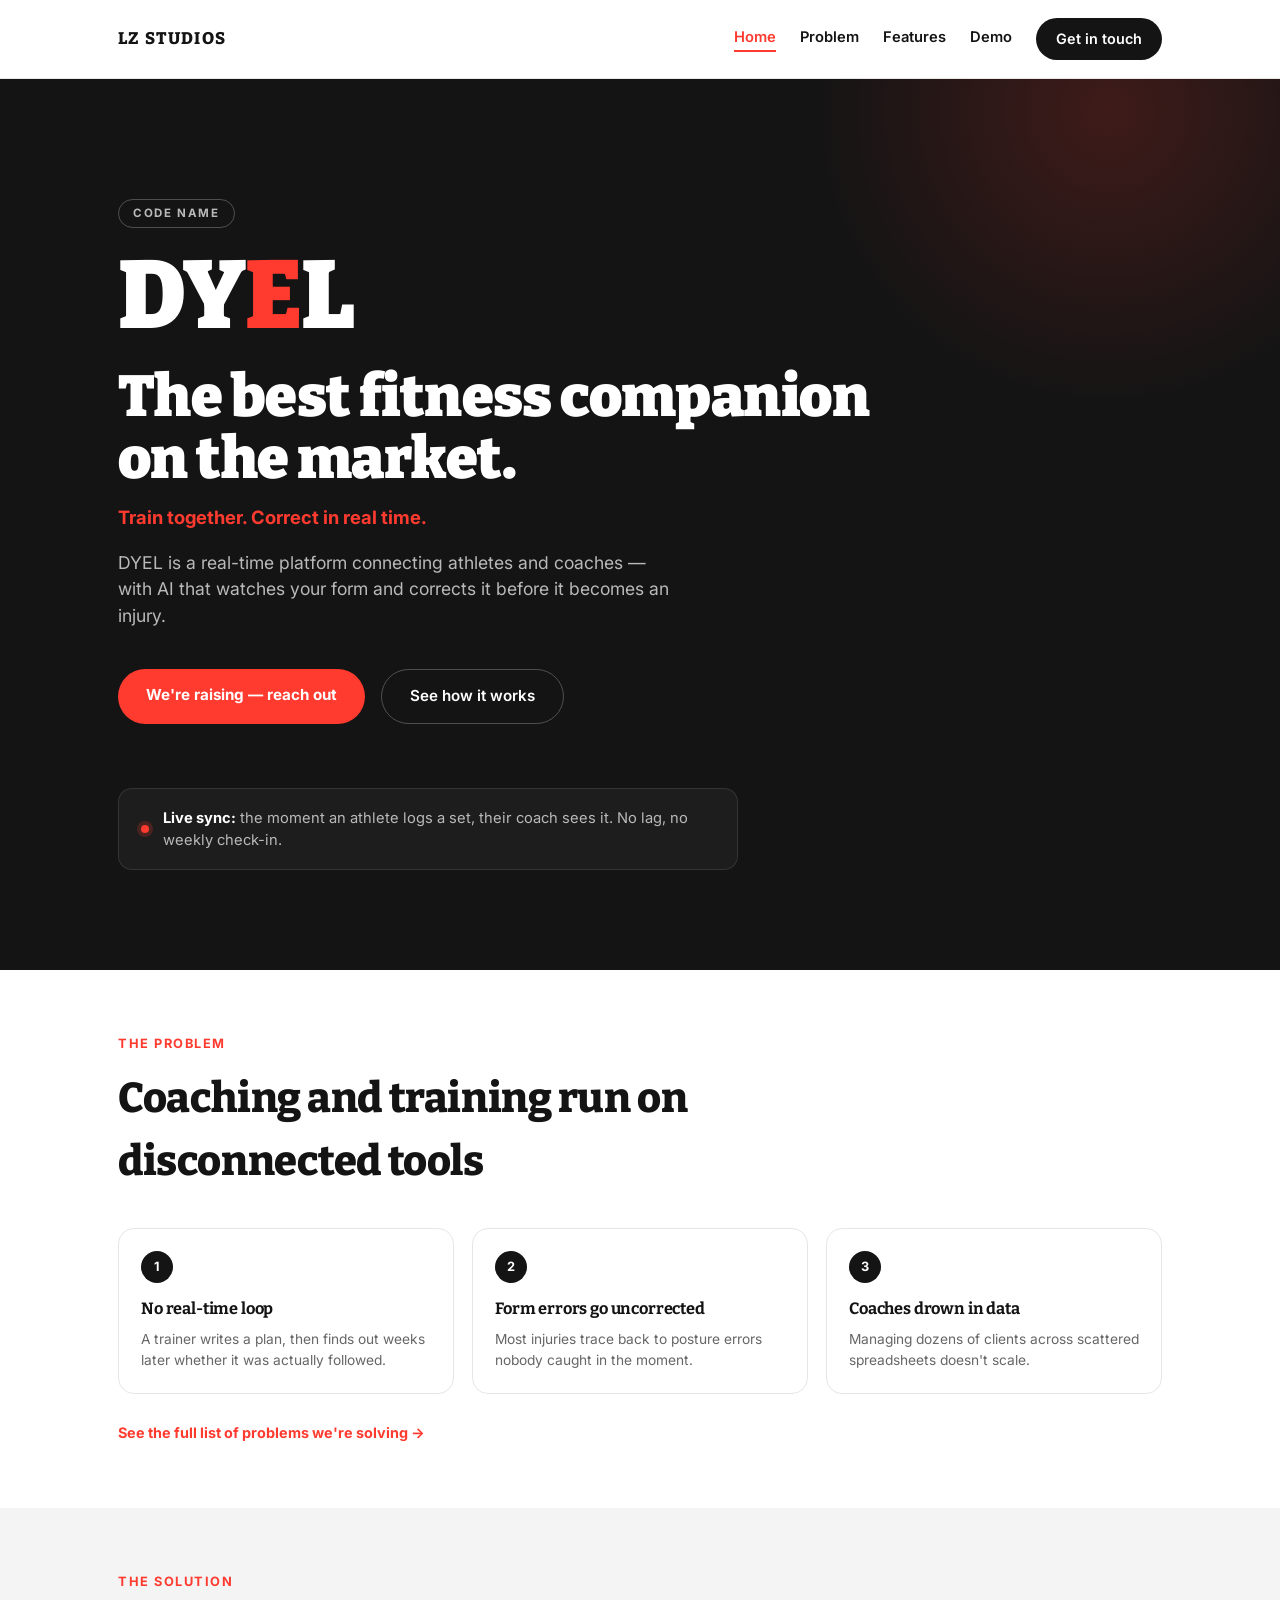
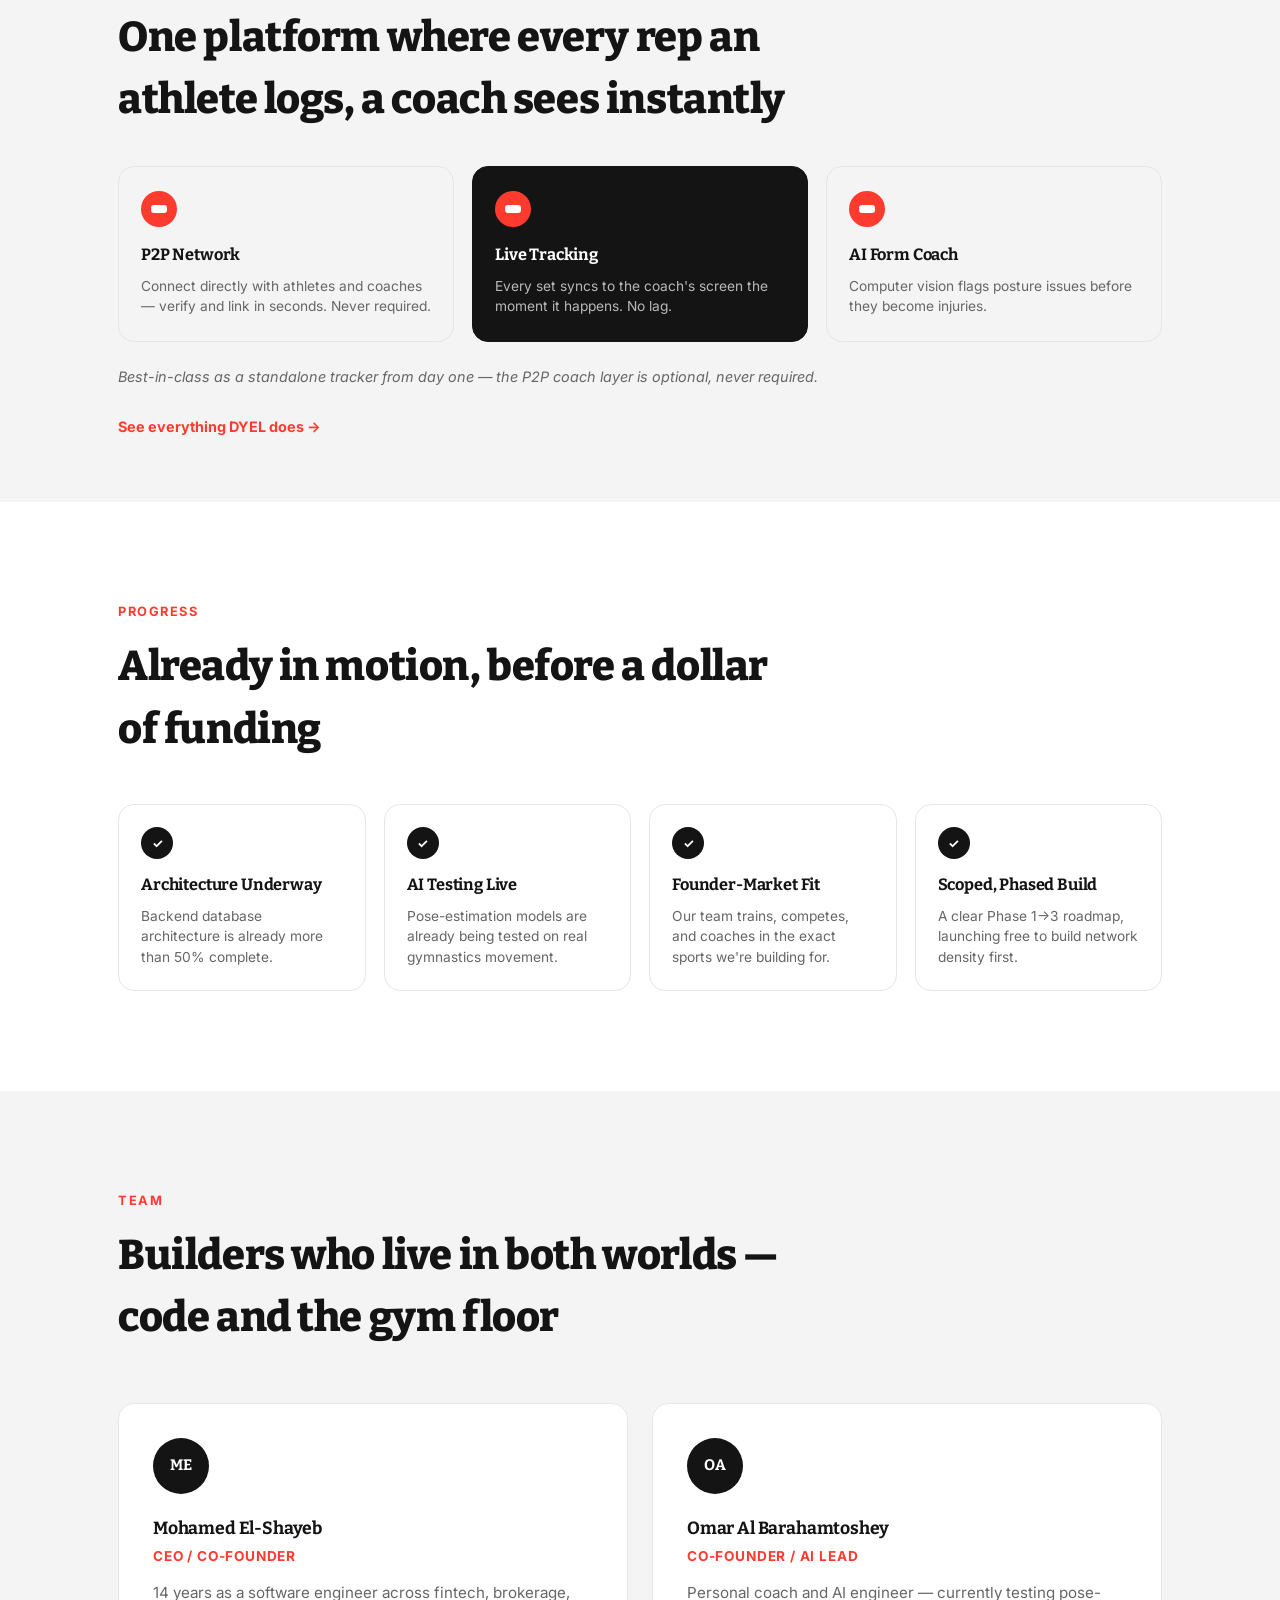
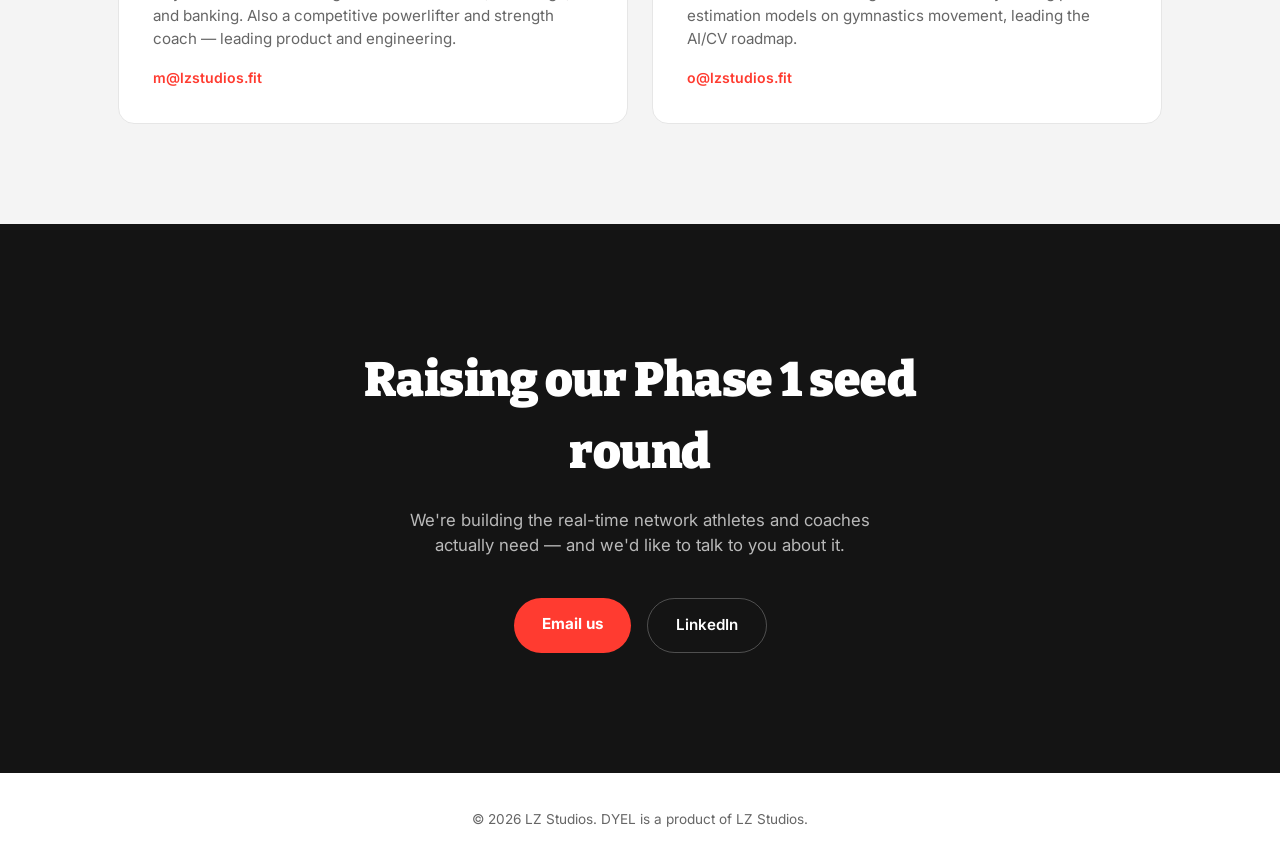
==== commit 1ad6ea96: "Website Update Again" ====
--- a/index.html
+++ b/index.html
@@ -16,6 +16,7 @@
   <div class="wrap">
     <a class="brand" href="#">LZ STUDIOS</a>
     <div class="nav-links">
+      <a class="nav-link active" href="index.html">Home</a>
       <a class="nav-link" href="problem.html">Problem</a>
       <a class="nav-link" href="features.html">Features</a>
       <a class="nav-link" href="demo.html">Demo</a>
--- a/styles.css
+++ b/styles.css
@@ -31,9 +31,10 @@
   .nav-links{display:flex; align-items:center; gap:24px;}
   .nav-link{
     text-decoration:none; color:var(--ink); font-weight:600; font-size:0.92rem;
-    border-bottom:2px solid transparent; padding-bottom:2px; transition:border-color .15s ease;
+    border-bottom:2px solid transparent; padding-bottom:2px; transition:border-color .15s ease, color .15s ease;
   }
   .nav-link:hover{border-color:var(--accent);}
+  .nav-link.active{color:var(--accent); border-color:var(--accent);}
   .brand{font-family:'Bitter',serif; font-weight:800; font-size:1.05rem; letter-spacing:0.08em; text-decoration:none; color:var(--ink);}
   .codename-tag{
     display:inline-block; font-size:0.72rem; font-weight:700; letter-spacing:0.14em; text-transform:uppercase;
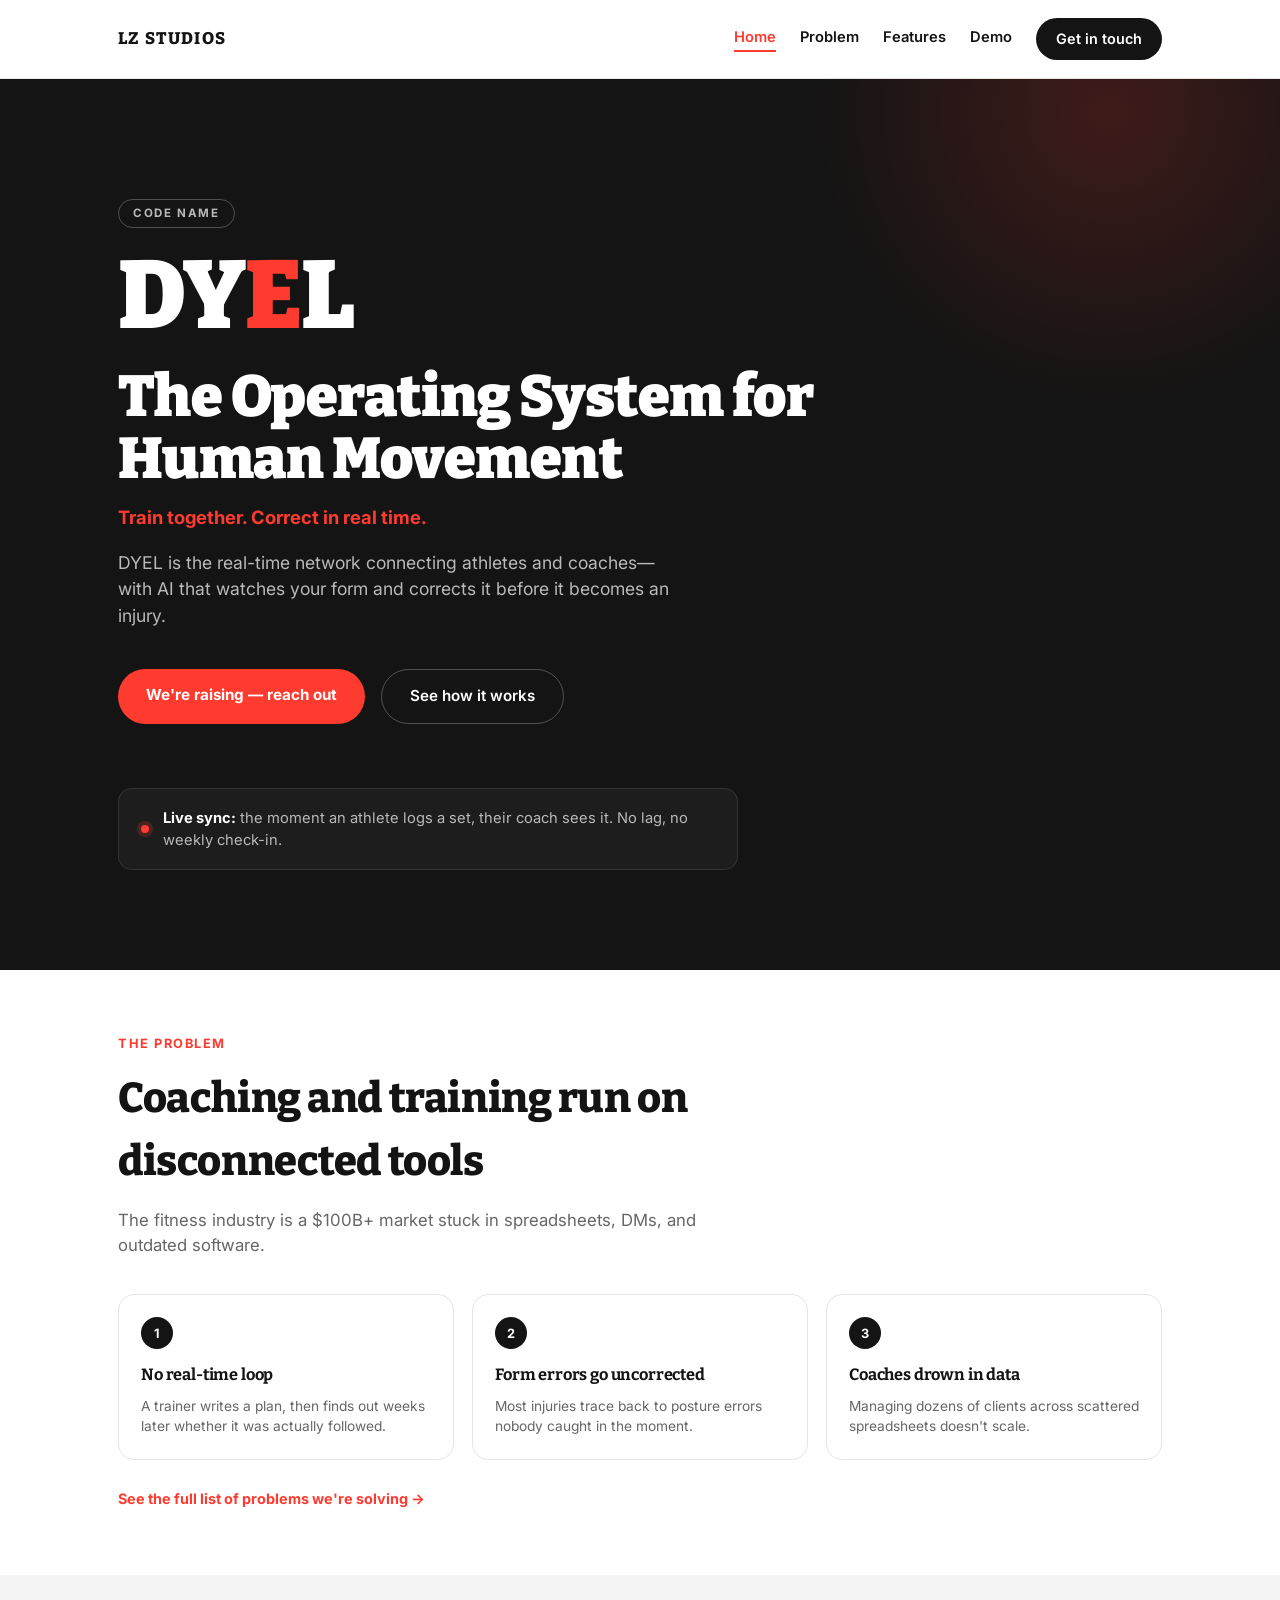
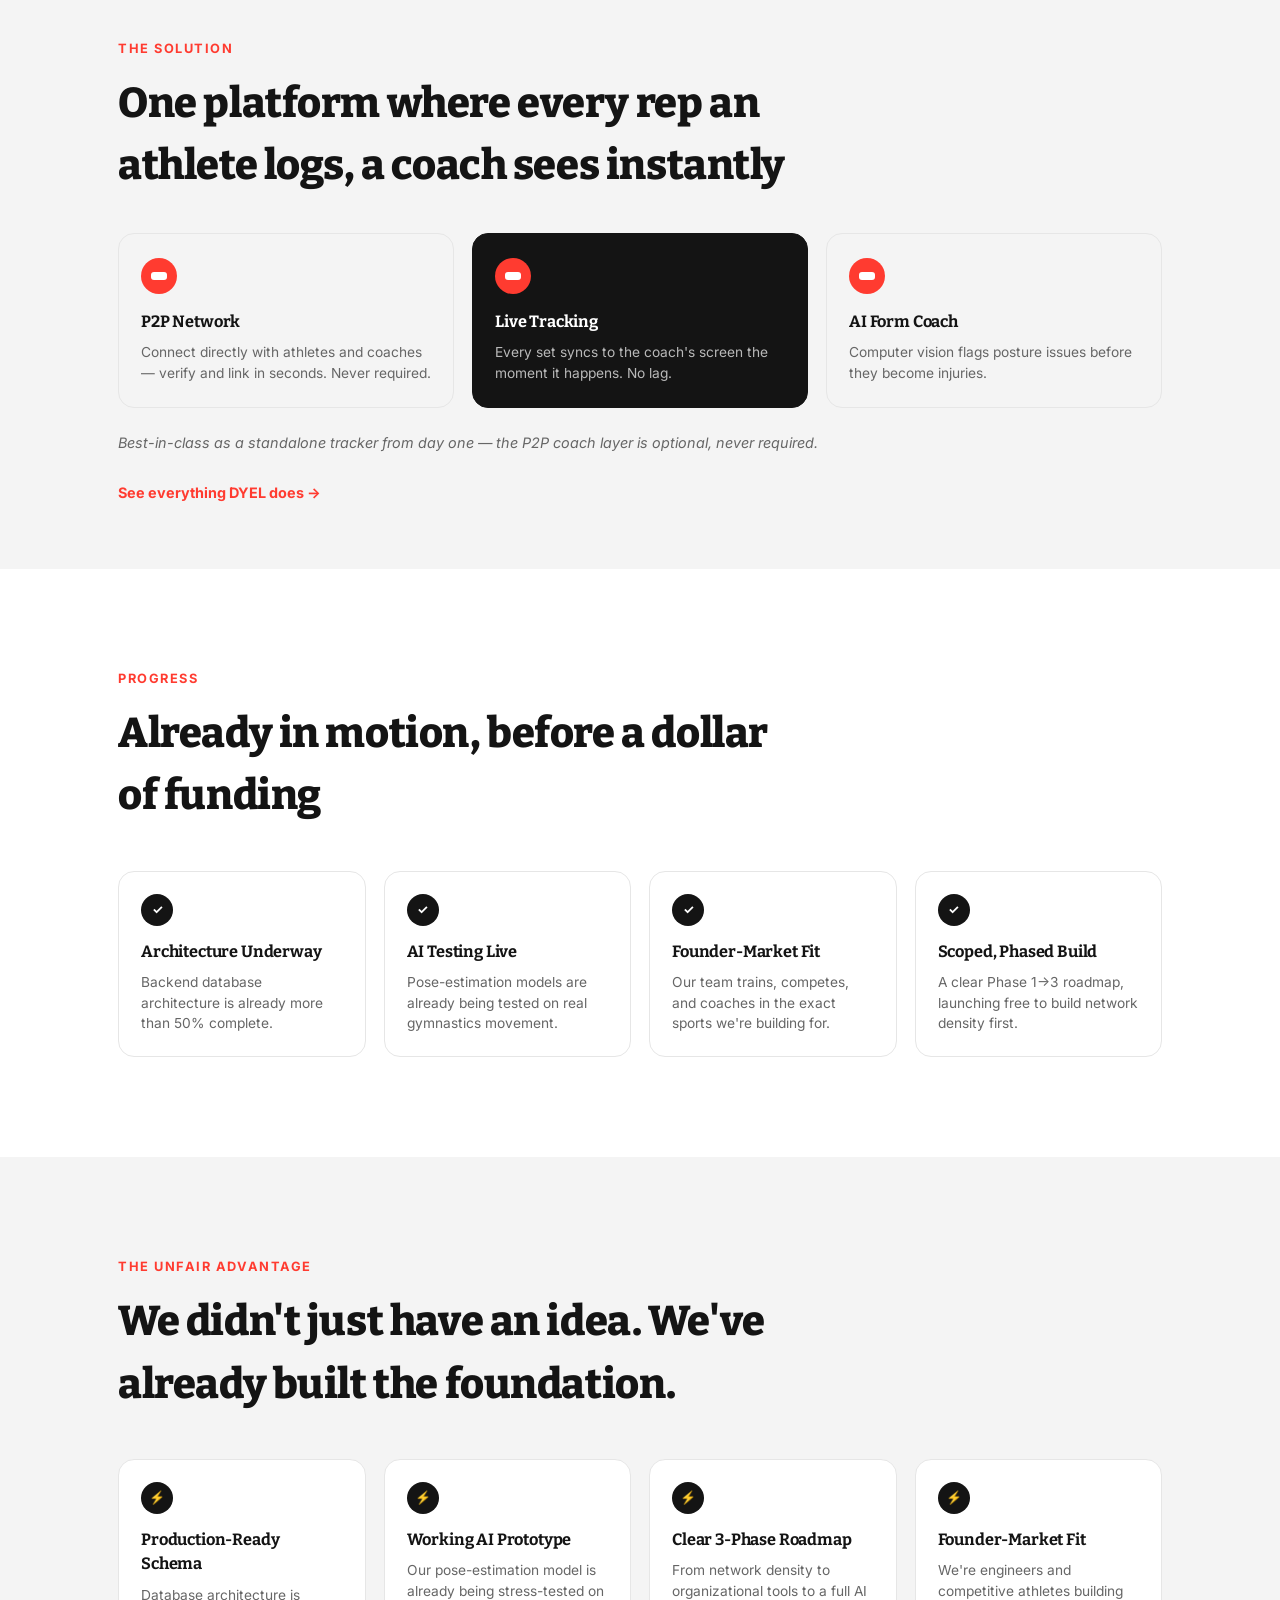
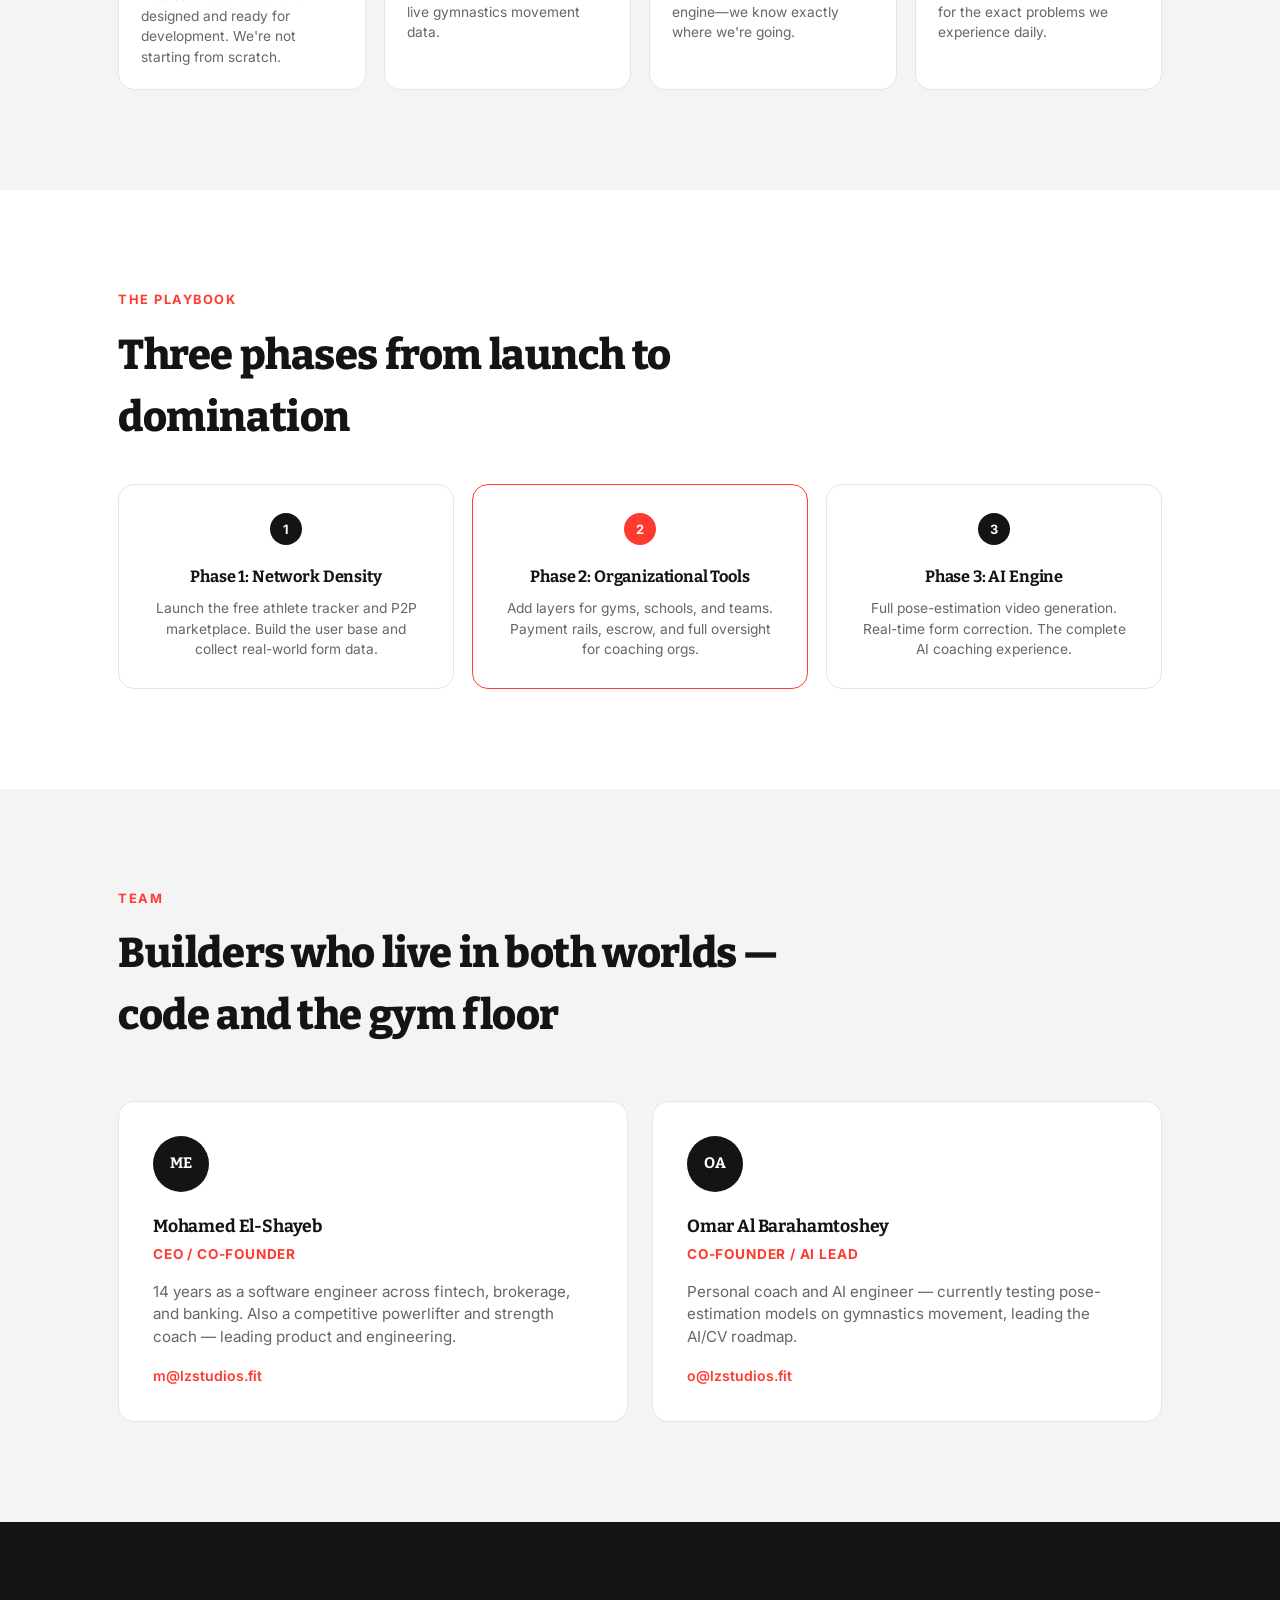
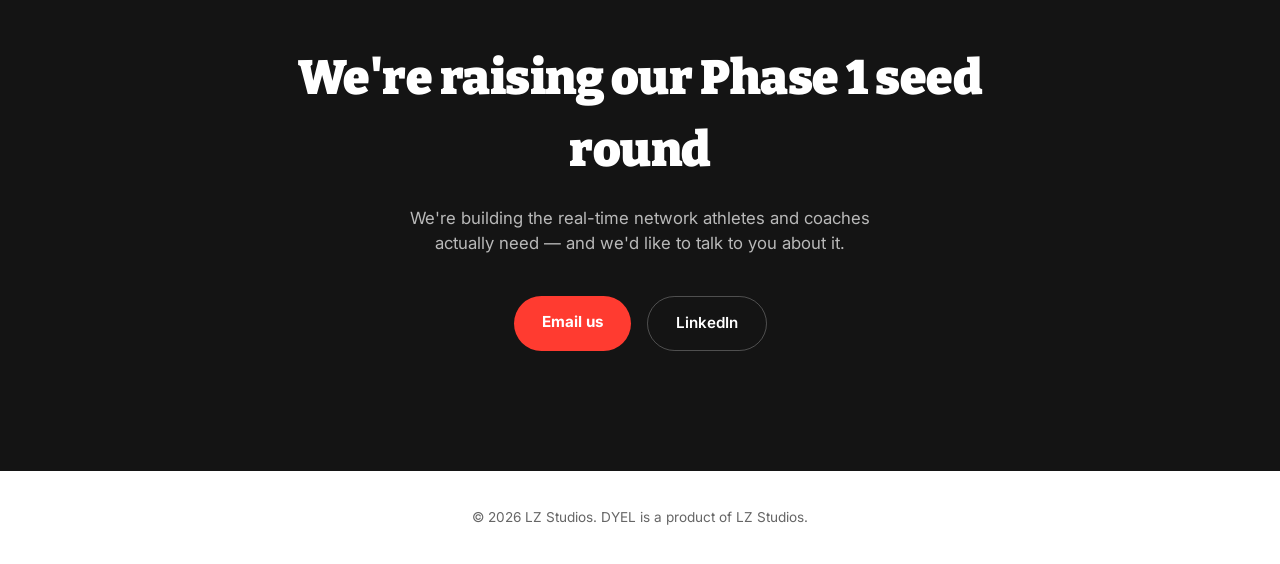
==== commit a41e0797: "Update index.html" ====
--- a/index.html
+++ b/index.html
@@ -1,167 +1,223 @@
 <!DOCTYPE html>
 <html lang="en">
 <head>
-<meta charset="UTF-8">
-<meta name="viewport" content="width=device-width, initial-scale=1.0">
-<title>DYEL — Real-time AI coaching for athletes and coaches</title>
-<meta name="description" content="DYEL is a real-time platform connecting athletes and coaches, with AI that watches your form and corrects it before it becomes an injury.">
-<link rel="preconnect" href="https://fonts.googleapis.com">
-<link rel="preconnect" href="https://fonts.gstatic.com" crossorigin>
-<link href="https://fonts.googleapis.com/css2?family=Bitter:wght@400;600;800;900&family=Inter:wght@400;500;600;700&display=swap" rel="stylesheet">
-<link rel="stylesheet" href="styles.css">
+    <meta charset="UTF-8" />
+    <meta name="viewport" content="width=device-width, initial-scale=1.0" />
+    <title>DYEL — The Operating System for Human Movement</title>
+    <meta name="description" content="DYEL is a real-time platform connecting athletes and coaches, with AI that watches your form and corrects it before it becomes an injury." />
+    <link rel="preconnect" href="https://fonts.googleapis.com" />
+    <link rel="preconnect" href="https://fonts.gstatic.com" crossorigin />
+    <link href="https://fonts.googleapis.com/css2?family=Bitter:wght@400;600;800;900&family=Inter:wght@400;500;600;700&display=swap" rel="stylesheet" />
+    <link rel="stylesheet" href="styles.css" />
 </head>
 <body>
 
-<nav>
-  <div class="wrap">
-    <a class="brand" href="#">LZ STUDIOS</a>
-    <div class="nav-links">
-      <a class="nav-link active" href="index.html">Home</a>
-      <a class="nav-link" href="problem.html">Problem</a>
-      <a class="nav-link" href="features.html">Features</a>
-      <a class="nav-link" href="demo.html">Demo</a>
-      <a class="nav-cta" href="#contact">Get in touch</a>
-    </div>
-  </div>
-</nav>
-
-<header class="hero">
-  <div class="wrap">
-    <span class="codename-tag">Code Name</span>
-    <div class="product-mark">DY<span>E</span>L</div>
-    <h1>The best fitness companion on the market.</h1>
-    <p class="lede-sub">Train together. Correct in real time.</p>
-    <p class="lede">DYEL is a real-time platform connecting athletes and coaches — with AI that watches your form and corrects it before it becomes an injury.</p>
-    <div class="hero-actions">
-      <a class="btn-primary" href="#contact">We're raising — reach out</a>
-      <a class="btn-ghost" href="demo.html">See how it works</a>
-    </div>
-    <div class="sync-strip">
-      <span class="sync-dot"></span>
-      <p><b>Live sync:</b> the moment an athlete logs a set, their coach sees it. No lag, no weekly check-in.</p>
-    </div>
-  </div>
-</header>
-
-<section class="section section-compact" id="problem">
-  <div class="wrap">
-    <span class="sec-eyebrow">The Problem</span>
-    <h2 class="sec-title">Coaching and training run on disconnected tools</h2>
-    <div class="grid-3">
-      <div class="p-card compact">
-        <span class="num">1</span>
-        <h3>No real-time loop</h3>
-        <p>A trainer writes a plan, then finds out weeks later whether it was actually followed.</p>
-      </div>
-      <div class="p-card compact">
-        <span class="num">2</span>
-        <h3>Form errors go uncorrected</h3>
-        <p>Most injuries trace back to posture errors nobody caught in the moment.</p>
-      </div>
-      <div class="p-card compact">
-        <span class="num">3</span>
-        <h3>Coaches drown in data</h3>
-        <p>Managing dozens of clients across scattered spreadsheets doesn't scale.</p>
-      </div>
-    </div>
-    <a class="see-more" href="problem.html">See the full list of problems we're solving →</a>
-  </div>
-</section>
-
-<section class="section section-compact section-alt" id="product">
-  <div class="wrap">
-    <span class="sec-eyebrow">The Solution</span>
-    <h2 class="sec-title">One platform where every rep an athlete logs, a coach sees instantly</h2>
-    <div class="pillars compact">
-      <div class="pillar compact">
-        <div class="pillar-icon"><div class="bar"></div></div>
-        <h3>P2P Network</h3>
-        <p>Connect directly with athletes and coaches — verify and link in seconds. Never required.</p>
-      </div>
-      <div class="pillar compact hi">
-        <div class="pillar-icon"><div class="bar"></div></div>
-        <h3>Live Tracking</h3>
-        <p>Every set syncs to the coach's screen the moment it happens. No lag.</p>
-      </div>
-      <div class="pillar compact">
-        <div class="pillar-icon"><div class="bar"></div></div>
-        <h3>AI Form Coach</h3>
-        <p>Computer vision flags posture issues before they become injuries.</p>
-      </div>
-    </div>
-    <p class="foot-note">Best-in-class as a standalone tracker from day one — the P2P coach layer is optional, never required.</p>
-    <a class="see-more" href="features.html">See everything DYEL does →</a>
-  </div>
-</section>
-
-<section class="section" id="progress">
-  <div class="wrap">
-    <span class="sec-eyebrow">Progress</span>
-    <h2 class="sec-title">Already in motion, before a dollar of funding</h2>
-    <div class="progress-grid">
-      <div class="p-card compact">
-        <span class="num">✓</span>
-        <h3>Architecture Underway</h3>
-        <p>Backend database architecture is already more than 50% complete.</p>
-      </div>
-      <div class="p-card compact">
-        <span class="num">✓</span>
-        <h3>AI Testing Live</h3>
-        <p>Pose-estimation models are already being tested on real gymnastics movement.</p>
-      </div>
-      <div class="p-card compact">
-        <span class="num">✓</span>
-        <h3>Founder-Market Fit</h3>
-        <p>Our team trains, competes, and coaches in the exact sports we're building for.</p>
-      </div>
-      <div class="p-card compact">
-        <span class="num">✓</span>
-        <h3>Scoped, Phased Build</h3>
-        <p>A clear Phase 1→3 roadmap, launching free to build network density first.</p>
-      </div>
-    </div>
-  </div>
-</section>
-
-<section class="section section-alt" id="team">
-  <div class="wrap">
-    <span class="sec-eyebrow">Team</span>
-    <h2 class="sec-title">Builders who live in both worlds — code and the gym floor</h2>
-    <div class="team-grid">
-      <div class="t-card">
-        <div class="t-avatar">ME</div>
-        <h3>Mohamed El-Shayeb</h3>
-        <span class="t-role">CEO / Co-Founder</span>
-        <p>14 years as a software engineer across fintech, brokerage, and banking. Also a competitive powerlifter and strength coach — leading product and engineering.</p>
-        <a class="t-email" href="mailto:m@lzstudios.fit">m@lzstudios.fit</a>
-      </div>
-      <div class="t-card">
-        <div class="t-avatar">OA</div>
-        <h3>Omar Al Barahamtoshey</h3>
-        <span class="t-role">Co-Founder / AI Lead</span>
-        <p>Personal coach and AI engineer — currently testing pose-estimation models on gymnastics movement, leading the AI/CV roadmap.</p>
-        <a class="t-email" href="mailto:o@lzstudios.fit">o@lzstudios.fit</a>
-      </div>
-    </div>
-  </div>
-</section>
-
-<section class="cta-section" id="contact">
-  <div class="wrap">
-    <h2>Raising our Phase 1 seed round</h2>
-    <p>We're building the real-time network athletes and coaches actually need — and we'd like to talk to you about it.</p>
-    <div class="cta-row">
-      <a class="btn-primary" href="mailto:info@lzstudios.fit">Email us</a>
-      <a class="btn-ghost" href="#">LinkedIn</a>
-    </div>
-  </div>
-</section>
-
-<footer>
-  <div class="wrap">
-    <p>&copy; 2026 LZ Studios. DYEL is a product of LZ Studios.</p>
-  </div>
-</footer>
+    <nav>
+        <div class="wrap">
+            <a class="brand" href="#">LZ STUDIOS</a>
+            <div class="nav-links">
+                <a class="nav-link active" href="index.html">Home</a>
+                <a class="nav-link" href="problem.html">Problem</a>
+                <a class="nav-link" href="features.html">Features</a>
+                <a class="nav-link" href="demo.html">Demo</a>
+                <a class="nav-cta" href="#contact">Get in touch</a>
+            </div>
+        </div>
+    </nav>
+
+    <header class="hero">
+        <div class="wrap">
+            <span class="codename-tag">Code Name</span>
+            <div class="product-mark">DY<span>E</span>L</div>
+            <h1>The Operating System for Human Movement</h1>
+            <p class="lede-sub">Train together. Correct in real time.</p>
+            <p class="lede">
+                DYEL is the real-time network connecting athletes and coaches—with AI that watches your form and corrects it before it becomes an injury.
+            </p>
+            <div class="hero-actions">
+                <a class="btn-primary" href="#contact">We're raising — reach out</a>
+                <a class="btn-ghost" href="demo.html">See how it works</a>
+            </div>
+            <div class="sync-strip">
+                <span class="sync-dot"></span>
+                <p><b>Live sync:</b> the moment an athlete logs a set, their coach sees it. No lag, no weekly check-in.</p>
+            </div>
+        </div>
+    </header>
+
+    <section class="section section-compact" id="problem">
+        <div class="wrap">
+            <span class="sec-eyebrow">The Problem</span>
+            <h2 class="sec-title">Coaching and training run on disconnected tools</h2>
+            <p class="sec-lede">The fitness industry is a $100B+ market stuck in spreadsheets, DMs, and outdated software.</p>
+            <div class="grid-3">
+                <div class="p-card compact">
+                    <span class="num">1</span>
+                    <h3>No real-time loop</h3>
+                    <p>A trainer writes a plan, then finds out weeks later whether it was actually followed.</p>
+                </div>
+                <div class="p-card compact">
+                    <span class="num">2</span>
+                    <h3>Form errors go uncorrected</h3>
+                    <p>Most injuries trace back to posture errors nobody caught in the moment.</p>
+                </div>
+                <div class="p-card compact">
+                    <span class="num">3</span>
+                    <h3>Coaches drown in data</h3>
+                    <p>Managing dozens of clients across scattered spreadsheets doesn't scale.</p>
+                </div>
+            </div>
+            <a class="see-more" href="problem.html">See the full list of problems we're solving →</a>
+        </div>
+    </section>
+
+    <section class="section section-compact section-alt" id="product">
+        <div class="wrap">
+            <span class="sec-eyebrow">The Solution</span>
+            <h2 class="sec-title">One platform where every rep an athlete logs, a coach sees instantly</h2>
+            <div class="pillars compact">
+                <div class="pillar compact">
+                    <div class="pillar-icon"><div class="bar"></div></div>
+                    <h3>P2P Network</h3>
+                    <p>Connect directly with athletes and coaches — verify and link in seconds. Never required.</p>
+                </div>
+                <div class="pillar compact hi">
+                    <div class="pillar-icon"><div class="bar"></div></div>
+                    <h3>Live Tracking</h3>
+                    <p>Every set syncs to the coach's screen the moment it happens. No lag.</p>
+                </div>
+                <div class="pillar compact">
+                    <div class="pillar-icon"><div class="bar"></div></div>
+                    <h3>AI Form Coach</h3>
+                    <p>Computer vision flags posture issues before they become injuries.</p>
+                </div>
+            </div>
+            <p class="foot-note">Best-in-class as a standalone tracker from day one — the P2P coach layer is optional, never required.</p>
+            <a class="see-more" href="features.html">See everything DYEL does →</a>
+        </div>
+    </section>
+
+    <section class="section" id="progress">
+        <div class="wrap">
+            <span class="sec-eyebrow">Progress</span>
+            <h2 class="sec-title">Already in motion, before a dollar of funding</h2>
+            <div class="progress-grid">
+                <div class="p-card compact">
+                    <span class="num">✓</span>
+                    <h3>Architecture Underway</h3>
+                    <p>Backend database architecture is already more than 50% complete.</p>
+                </div>
+                <div class="p-card compact">
+                    <span class="num">✓</span>
+                    <h3>AI Testing Live</h3>
+                    <p>Pose-estimation models are already being tested on real gymnastics movement.</p>
+                </div>
+                <div class="p-card compact">
+                    <span class="num">✓</span>
+                    <h3>Founder-Market Fit</h3>
+                    <p>Our team trains, competes, and coaches in the exact sports we're building for.</p>
+                </div>
+                <div class="p-card compact">
+                    <span class="num">✓</span>
+                    <h3>Scoped, Phased Build</h3>
+                    <p>A clear Phase 1→3 roadmap, launching free to build network density first.</p>
+                </div>
+            </div>
+        </div>
+    </section>
+
+    <section class="section section-alt" id="advantage">
+        <div class="wrap">
+            <span class="sec-eyebrow">The Unfair Advantage</span>
+            <h2 class="sec-title">We didn't just have an idea. We've already built the foundation.</h2>
+            <div class="progress-grid">
+                <div class="p-card compact">
+                    <span class="num">⚡</span>
+                    <h3>Production-Ready Schema</h3>
+                    <p>Database architecture is designed and ready for development. We're not starting from scratch.</p>
+                </div>
+                <div class="p-card compact">
+                    <span class="num">⚡</span>
+                    <h3>Working AI Prototype</h3>
+                    <p>Our pose-estimation model is already being stress-tested on live gymnastics movement data.</p>
+                </div>
+                <div class="p-card compact">
+                    <span class="num">⚡</span>
+                    <h3>Clear 3-Phase Roadmap</h3>
+                    <p>From network density to organizational tools to a full AI engine—we know exactly where we're going.</p>
+                </div>
+                <div class="p-card compact">
+                    <span class="num">⚡</span>
+                    <h3>Founder-Market Fit</h3>
+                    <p>We're engineers and competitive athletes building for the exact problems we experience daily.</p>
+                </div>
+            </div>
+        </div>
+    </section>
+
+    <section class="section" id="roadmap">
+        <div class="wrap">
+            <span class="sec-eyebrow">The Playbook</span>
+            <h2 class="sec-title">Three phases from launch to domination</h2>
+            <div class="grid-3" style="margin-top:36px;">
+                <div class="p-card compact" style="text-align:center; padding:28px;">
+                    <span class="num" style="margin:0 auto 20px;">1</span>
+                    <h3>Phase 1: Network Density</h3>
+                    <p>Launch the free athlete tracker and P2P marketplace. Build the user base and collect real-world form data.</p>
+                </div>
+                <div class="p-card compact" style="text-align:center; padding:28px; border-color:var(--accent);">
+                    <span class="num" style="margin:0 auto 20px; background:var(--accent);">2</span>
+                    <h3>Phase 2: Organizational Tools</h3>
+                    <p>Add layers for gyms, schools, and teams. Payment rails, escrow, and full oversight for coaching orgs.</p>
+                </div>
+                <div class="p-card compact" style="text-align:center; padding:28px;">
+                    <span class="num" style="margin:0 auto 20px;">3</span>
+                    <h3>Phase 3: AI Engine</h3>
+                    <p>Full pose-estimation video generation. Real-time form correction. The complete AI coaching experience.</p>
+                </div>
+            </div>
+        </div>
+    </section>
+
+    <section class="section section-alt" id="team">
+        <div class="wrap">
+            <span class="sec-eyebrow">Team</span>
+            <h2 class="sec-title">Builders who live in both worlds — code and the gym floor</h2>
+            <div class="team-grid">
+                <div class="t-card">
+                    <div class="t-avatar">ME</div>
+                    <h3>Mohamed El-Shayeb</h3>
+                    <span class="t-role">CEO / Co-Founder</span>
+                    <p>14 years as a software engineer across fintech, brokerage, and banking. Also a competitive powerlifter and strength coach — leading product and engineering.</p>
+                    <a class="t-email" href="mailto:m@lzstudios.fit">m@lzstudios.fit</a>
+                </div>
+                <div class="t-card">
+                    <div class="t-avatar">OA</div>
+                    <h3>Omar Al Barahamtoshey</h3>
+                    <span class="t-role">Co-Founder / AI Lead</span>
+                    <p>Personal coach and AI engineer — currently testing pose-estimation models on gymnastics movement, leading the AI/CV roadmap.</p>
+                    <a class="t-email" href="mailto:o@lzstudios.fit">o@lzstudios.fit</a>
+                </div>
+            </div>
+        </div>
+    </section>
+
+    <section class="cta-section" id="contact">
+        <div class="wrap">
+            <h2>We're raising our Phase 1 seed round</h2>
+            <p>We're building the real-time network athletes and coaches actually need — and we'd like to talk to you about it.</p>
+            <div class="cta-row">
+                <a class="btn-primary" href="mailto:info@lzstudios.fit">Email us</a>
+                <a class="btn-ghost" href="#">LinkedIn</a>
+            </div>
+        </div>
+    </section>
+
+    <footer>
+        <div class="wrap">
+            <p>&copy; 2026 LZ Studios. DYEL is a product of LZ Studios.</p>
+        </div>
+    </footer>
 
 </body>
-</html>
+</html>
--- a/styles.css
+++ b/styles.css
@@ -185,47 +185,129 @@
   .demo-hero p{color:var(--muted-l); max-width:560px; margin:0 auto; font-size:1.05rem;}
 
   .demo-stage{
-    display:flex; align-items:center; justify-content:center; gap:0;
-    flex-wrap:wrap; padding:90px 0; max-width:1000px; margin:0 auto;
+    display:flex; align-items:flex-start; justify-content:center; gap:0;
+    flex-wrap:wrap; padding:80px 0 30px; max-width:1000px; margin:0 auto;
+  }
+  .demo-stage.single{padding:50px 0 20px;}
+
+  .scenario-tabs{
+    display:flex; gap:8px; flex-wrap:wrap; justify-content:center;
+    margin:10px 0 10px; padding:0 10px;
+  }
+  .scenario-tab{
+    padding:10px 18px; border-radius:100px; border:1px solid var(--line); background:#fff;
+    font-family:'Inter',sans-serif; font-size:0.84rem; font-weight:700; color:var(--muted);
+    cursor:pointer; transition:background .15s ease, color .15s ease, border-color .15s ease;
+  }
+  .scenario-tab:hover{border-color:var(--ink); color:var(--ink);}
+  .scenario-tab.active{background:var(--ink); color:#fff; border-color:var(--ink);}
+  .scenario-panel{display:none;}
+  .scenario-panel.active{display:block;}
+  .phone-col{display:flex; flex-direction:column; align-items:center; flex-shrink:0;}
+  .phone-label{
+    margin-top:16px; font-size:0.78rem; font-weight:700; letter-spacing:0.1em;
+    text-transform:uppercase; color:var(--muted);
   }
   .phone{
-    width:270px; height:560px; border-radius:34px; background:var(--ink);
-    padding:9px; box-shadow:0 20px 50px rgba(0,0,0,0.18); flex-shrink:0;
+    width:284px; height:600px; border-radius:36px; background:var(--ink);
+    padding:9px; box-shadow:0 20px 50px rgba(0,0,0,0.18);
   }
   .phone .screen{
-    width:100%; height:100%; border-radius:26px; background:#fff; overflow:hidden;
+    width:100%; height:100%; border-radius:28px; background:#fff; overflow:hidden;
     display:flex; flex-direction:column; position:relative;
   }
-  .screen-bar{background:var(--ink); color:#fff; padding:16px 16px 12px; font-size:0.8rem; font-weight:700;}
-  .screen-body{padding:16px; flex:1; display:flex; flex-direction:column;}
-  .screen-foot{
-    text-align:center; padding:10px; font-size:0.7rem; font-weight:700; letter-spacing:0.1em;
-    color:var(--muted); border-top:1px solid var(--line); margin-top:auto;
-  }
-  .big-stat{font-family:'Bitter',serif; font-size:1.8rem; font-weight:800; margin:14px 0 4px;}
-  .small-meta{font-size:0.78rem; color:var(--muted); margin-bottom:14px;}
-  .pose-card{background:var(--card); border-radius:10px; padding:14px; margin-bottom:14px;}
-  .pose-card .tag{font-size:0.68rem; font-weight:700; letter-spacing:0.08em; color:var(--accent); display:block; margin-bottom:6px;}
-  .pose-card p{font-size:0.85rem; line-height:1.35;}
-  .flag-card{background:#FFF1F0; border-radius:10px; padding:14px; margin-bottom:14px;}
-  .flag-card .tag{font-size:0.68rem; font-weight:700; letter-spacing:0.08em; color:var(--accent); display:block; margin-bottom:6px;}
-  .flag-card p{font-size:0.85rem; line-height:1.35;}
+
+  /* App-style top bar */
+  .app-topbar{
+    background:var(--ink); color:#fff; padding:16px 16px 14px;
+    display:flex; align-items:center; justify-content:space-between; flex-shrink:0;
+  }
+  .topbar-back, .topbar-more{font-size:1rem; opacity:0.85; width:20px;}
+  .topbar-more{text-align:right;}
+  .topbar-title{text-align:center; flex:1;}
+  .title-main{font-size:0.86rem; font-weight:700;}
+  .title-sub{font-size:0.68rem; color:var(--muted-l); margin-top:1px;}
+  .topbar-title-solo{font-size:0.9rem; font-weight:700;}
+
+  .screen-body{padding:14px 16px; flex:1; display:flex; flex-direction:column; overflow:hidden;}
+  .app-body{gap:0;}
+
+  .exercise-tag{font-size:0.64rem; font-weight:700; letter-spacing:0.08em; color:var(--accent); margin-top:6px;}
+  .exercise-name{font-family:'Bitter',serif; font-size:1.2rem; font-weight:800; margin:2px 0 10px;}
+
+  .set-history{margin-bottom:10px;}
+  .set-row{
+    display:flex; align-items:center; gap:10px; font-size:0.76rem; color:var(--muted);
+    padding:5px 0;
+  }
+  .set-row span:first-child{width:38px; font-weight:700; color:var(--ink);}
+  .set-row span:nth-child(2){flex:1;}
+  .set-row .check{color:var(--accent); font-weight:700;}
+
+  .current-set{background:var(--card); border-radius:12px; padding:12px 14px; margin-bottom:10px;}
+  .set-row-label{font-size:0.62rem; font-weight:700; letter-spacing:0.08em; color:var(--muted);}
+  .big-stat{font-family:'Bitter',serif; font-size:1.5rem; font-weight:800; margin:2px 0 2px;}
+  .small-meta{font-size:0.72rem; color:var(--muted);}
+
+  .log-method-tabs{display:flex; gap:6px; margin-bottom:10px;}
+  .method-tab{
+    flex:1; text-align:center; font-size:0.68rem; font-weight:700; padding:7px 4px;
+    border-radius:8px; border:1px solid var(--line); color:var(--muted);
+  }
+  .method-tab.active{background:var(--ink); color:#fff; border-color:var(--ink);}
+
+  .pose-card{background:var(--card); border-radius:10px; padding:12px; margin-bottom:10px;}
+  .pose-card .tag{font-size:0.64rem; font-weight:700; letter-spacing:0.08em; color:var(--accent); display:block; margin-bottom:4px;}
+  .pose-card p{font-size:0.78rem; line-height:1.3;}
+  .flag-card{background:#FFF1F0; border-radius:10px; padding:12px; margin-bottom:10px;}
+  .flag-card .tag{font-size:0.64rem; font-weight:700; letter-spacing:0.08em; color:var(--accent); display:block; margin-bottom:4px;}
+  .flag-card p{font-size:0.78rem; line-height:1.3;}
+
   .demo-btn{
-    background:var(--accent); color:#fff; text-align:center; border-radius:22px;
-    padding:12px; font-size:0.82rem; font-weight:700; margin-top:auto;
+    background:var(--accent); color:#fff; text-align:center; border-radius:20px;
+    padding:11px; font-size:0.78rem; font-weight:700; margin-top:auto;
   }
   .demo-btn.dark{background:var(--ink);}
-  .athlete-row{display:flex; align-items:center; gap:10px; background:var(--card); border-radius:10px; padding:10px; margin-bottom:14px;}
+
+  /* Coach client list */
+  .client-list{margin-top:6px; margin-bottom:12px;}
+  .client-row{
+    display:flex; align-items:center; gap:10px; padding:9px 4px;
+    border-bottom:1px solid var(--line);
+  }
+  .client-row:first-child{padding-top:2px;}
   .athlete-avatar{
-    width:34px; height:34px; border-radius:50%; background:var(--accent); color:#fff;
-    display:flex; align-items:center; justify-content:center; font-size:0.75rem; font-weight:700; flex-shrink:0;
-  }
-  .athlete-row .name{font-size:0.82rem; font-weight:700;}
-  .athlete-row .sub{font-size:0.72rem; color:var(--muted);}
+    width:32px; height:32px; border-radius:50%; background:var(--accent); color:#fff;
+    display:flex; align-items:center; justify-content:center; font-size:0.7rem; font-weight:700; flex-shrink:0;
+  }
+  .athlete-avatar.muted{background:var(--line); color:var(--muted);}
+  .client-info{flex:1; min-width:0;}
+  .client-info .name{font-size:0.8rem; font-weight:700;}
+  .client-info .sub{font-size:0.68rem; color:var(--muted); white-space:nowrap; overflow:hidden; text-overflow:ellipsis;}
+  .live-dot{width:8px; height:8px; border-radius:50%; background:var(--line); flex-shrink:0;}
+  .live-dot.is-live{background:var(--accent); box-shadow:0 0 0 3px rgba(255,59,48,0.18);}
+
+  .activity-panel{display:flex; flex-direction:column; flex:1; min-height:0;}
+  .coach-waiting-inline{
+    color:var(--muted); font-size:0.78rem; text-align:center; padding:22px 12px;
+    background:var(--card); border-radius:10px;
+  }
+
+  /* Bottom app nav */
+  .bottom-tabbar{
+    display:flex; border-top:1px solid var(--line); flex-shrink:0; padding:8px 4px 10px;
+  }
+  .tab-item{
+    flex:1; text-align:center; font-size:0.6rem; font-weight:700; color:var(--muted);
+    display:flex; flex-direction:column; align-items:center; gap:4px;
+  }
+  .tab-dot{width:6px; height:6px; border-radius:50%; background:var(--line);}
+  .tab-item.active{color:var(--ink);}
+  .tab-item.active .tab-dot{background:var(--accent);}
 
   .sync-link{
     width:80px; height:70px; display:flex; align-items:center; justify-content:center;
-    flex-direction:column; flex-shrink:0; margin:0 -6px; z-index:2;
+    flex-direction:column; flex-shrink:0; margin:272px -6px 0; z-index:2;
   }
   .sync-link .circle{
     width:52px; height:52px; border-radius:50%; background:var(--ink); color:var(--accent);
@@ -233,20 +315,48 @@
   }
   .sync-link .label{font-size:0.65rem; font-weight:700; letter-spacing:0.08em; color:var(--muted); margin-top:8px; text-align:center;}
 
-  .demo-caption{text-align:center; max-width:600px; margin:0 auto 60px; color:var(--muted); font-size:0.95rem;}
-
-  .coach-waiting{
-    display:flex; flex-direction:column; align-items:center; justify-content:center;
-    text-align:center; color:var(--muted); font-size:0.85rem; flex:1; gap:14px; padding:40px 10px;
-  }
-  .waiting-dot{
-    width:10px; height:10px; border-radius:50%; background:var(--muted-l);
-    animation:pulse-dot 1.4s ease-in-out infinite;
-  }
-  @keyframes pulse-dot{
-    0%,100%{opacity:0.3; transform:scale(0.9);}
-    50%{opacity:1; transform:scale(1.15);}
-  }
+  .demo-caption{text-align:center; max-width:600px; margin:0 auto; color:var(--muted); font-size:0.95rem;}
+
+  /* Scenario 2: pose viewfinder */
+  .pose-viewfinder{
+    background:var(--ink); border-radius:12px; padding:10px; position:relative;
+    aspect-ratio:200/180; display:flex; align-items:center; justify-content:center;
+  }
+  .viewfinder-badge{
+    position:absolute; top:10px; left:10px; background:rgba(255,59,48,0.15); color:var(--accent);
+    font-size:0.6rem; font-weight:700; letter-spacing:0.06em; padding:4px 9px; border-radius:100px;
+    border:1px solid rgba(255,59,48,0.4);
+  }
+
+  /* Scenario 3: coaching video cards */
+  .video-card{
+    display:flex; align-items:center; gap:10px; background:var(--card); border-radius:10px;
+    padding:10px; margin-bottom:8px; border:1px solid transparent;
+  }
+  .video-card.best{border-color:var(--accent); background:#FFF5F4;}
+  .video-thumb{
+    width:44px; height:44px; border-radius:8px; background:var(--ink); color:#fff;
+    display:flex; align-items:center; justify-content:center; font-size:0.9rem; flex-shrink:0;
+  }
+  .video-info{flex:1; min-width:0;}
+  .video-name{font-size:0.8rem; font-weight:700;}
+  .video-meta{font-size:0.68rem; color:var(--muted); margin-top:1px;}
+  .match-badge{
+    display:inline-block; margin-top:4px; font-size:0.6rem; font-weight:700; letter-spacing:0.04em;
+    color:var(--accent); background:rgba(255,59,48,0.1); padding:2px 7px; border-radius:100px;
+  }
+
+  /* Scenario 4: gym scan status */
+  .scan-status{
+    text-align:center; font-size:0.72rem; font-weight:700; letter-spacing:0.06em; color:var(--accent);
+    background:rgba(255,59,48,0.08); border-radius:8px; padding:8px;
+  }
+
+  .demo-note{
+    text-align:center; max-width:560px; margin:14px auto 40px; color:var(--muted);
+    font-size:0.85rem; font-style:italic;
+  }
+
   .coach-content{
     display:none; flex-direction:column; flex:1;
     opacity:0; transform:translateY(8px);
@@ -269,12 +379,11 @@
   }
 
   @media (prefers-reduced-motion:reduce){
-    .waiting-dot{animation:none;}
     #syncCircle.is-pulsing{animation:none;}
   }
 
   @media (max-width:900px){
-    .demo-stage{flex-direction:column; gap:36px; padding:60px 0;}
+    .demo-stage{flex-direction:column; gap:36px; padding:60px 0 20px;}
     .sync-link{transform:rotate(90deg); margin:0;}
   }
 
